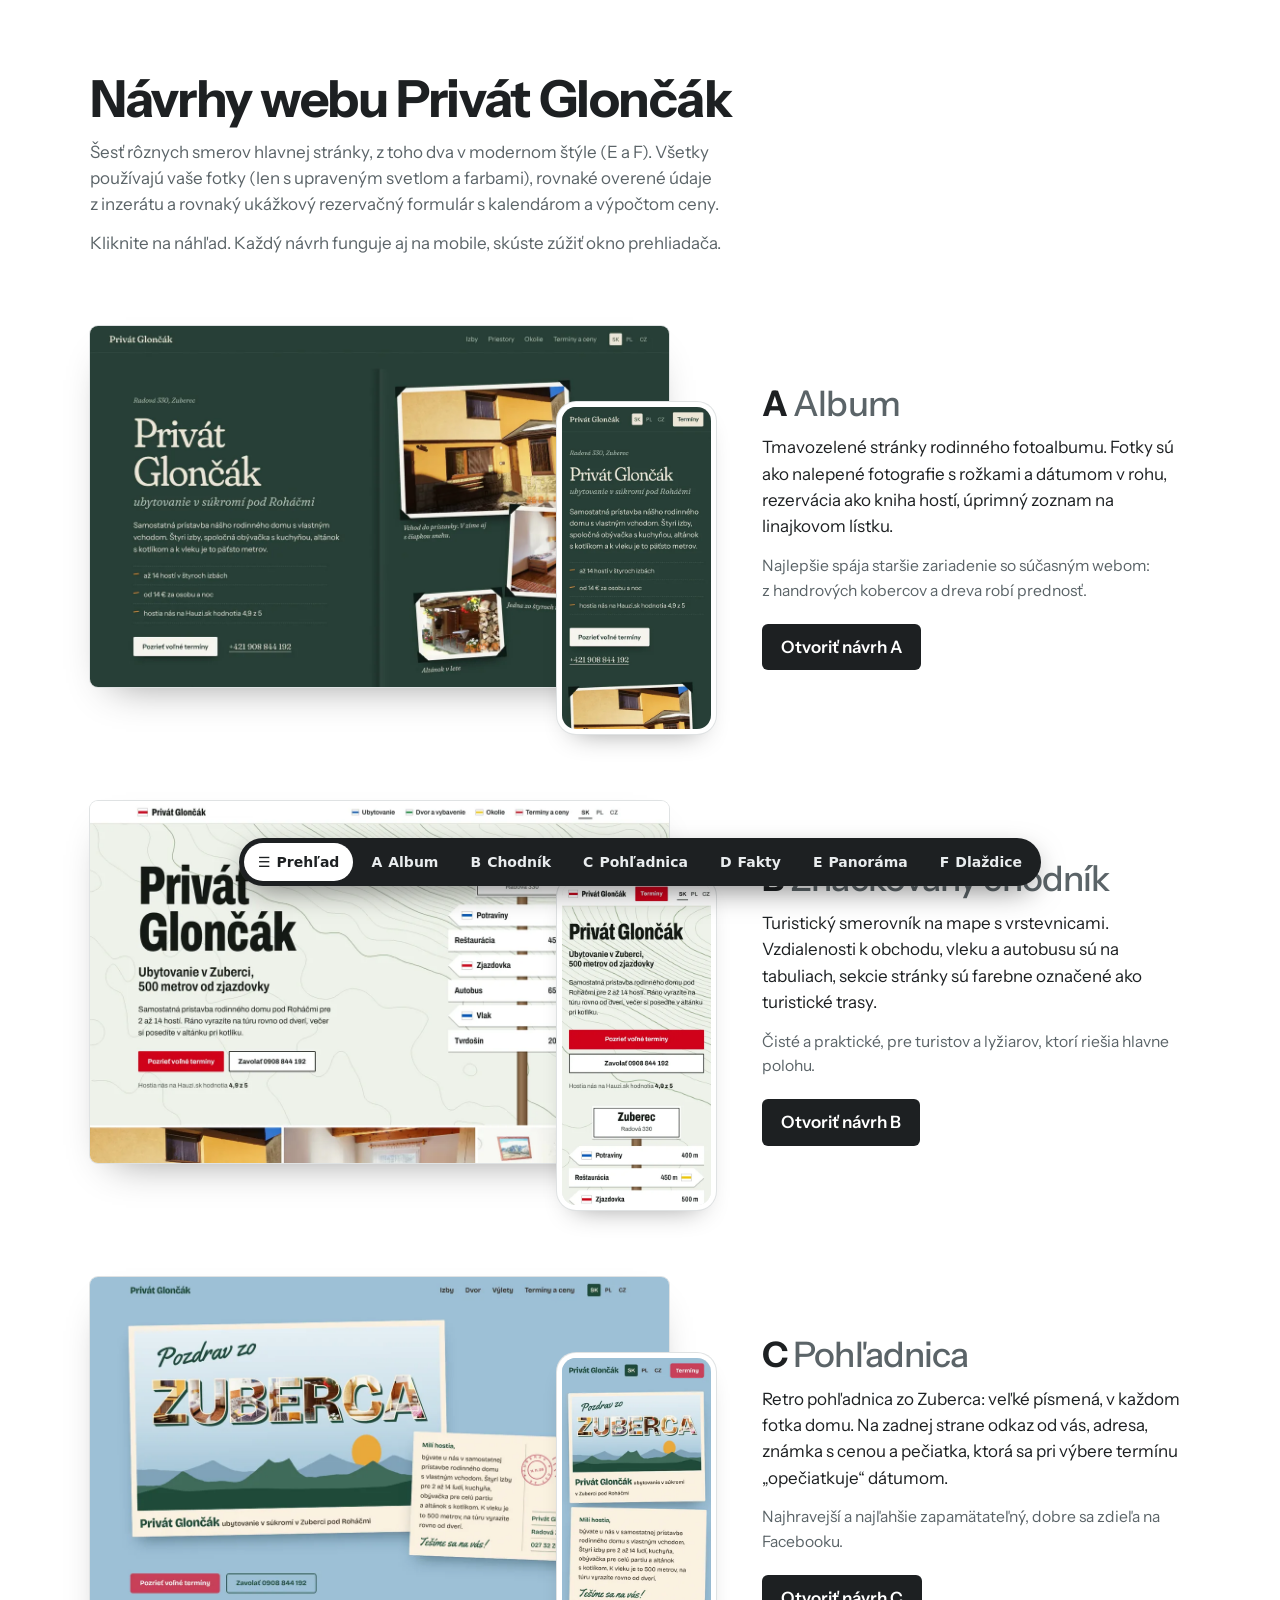
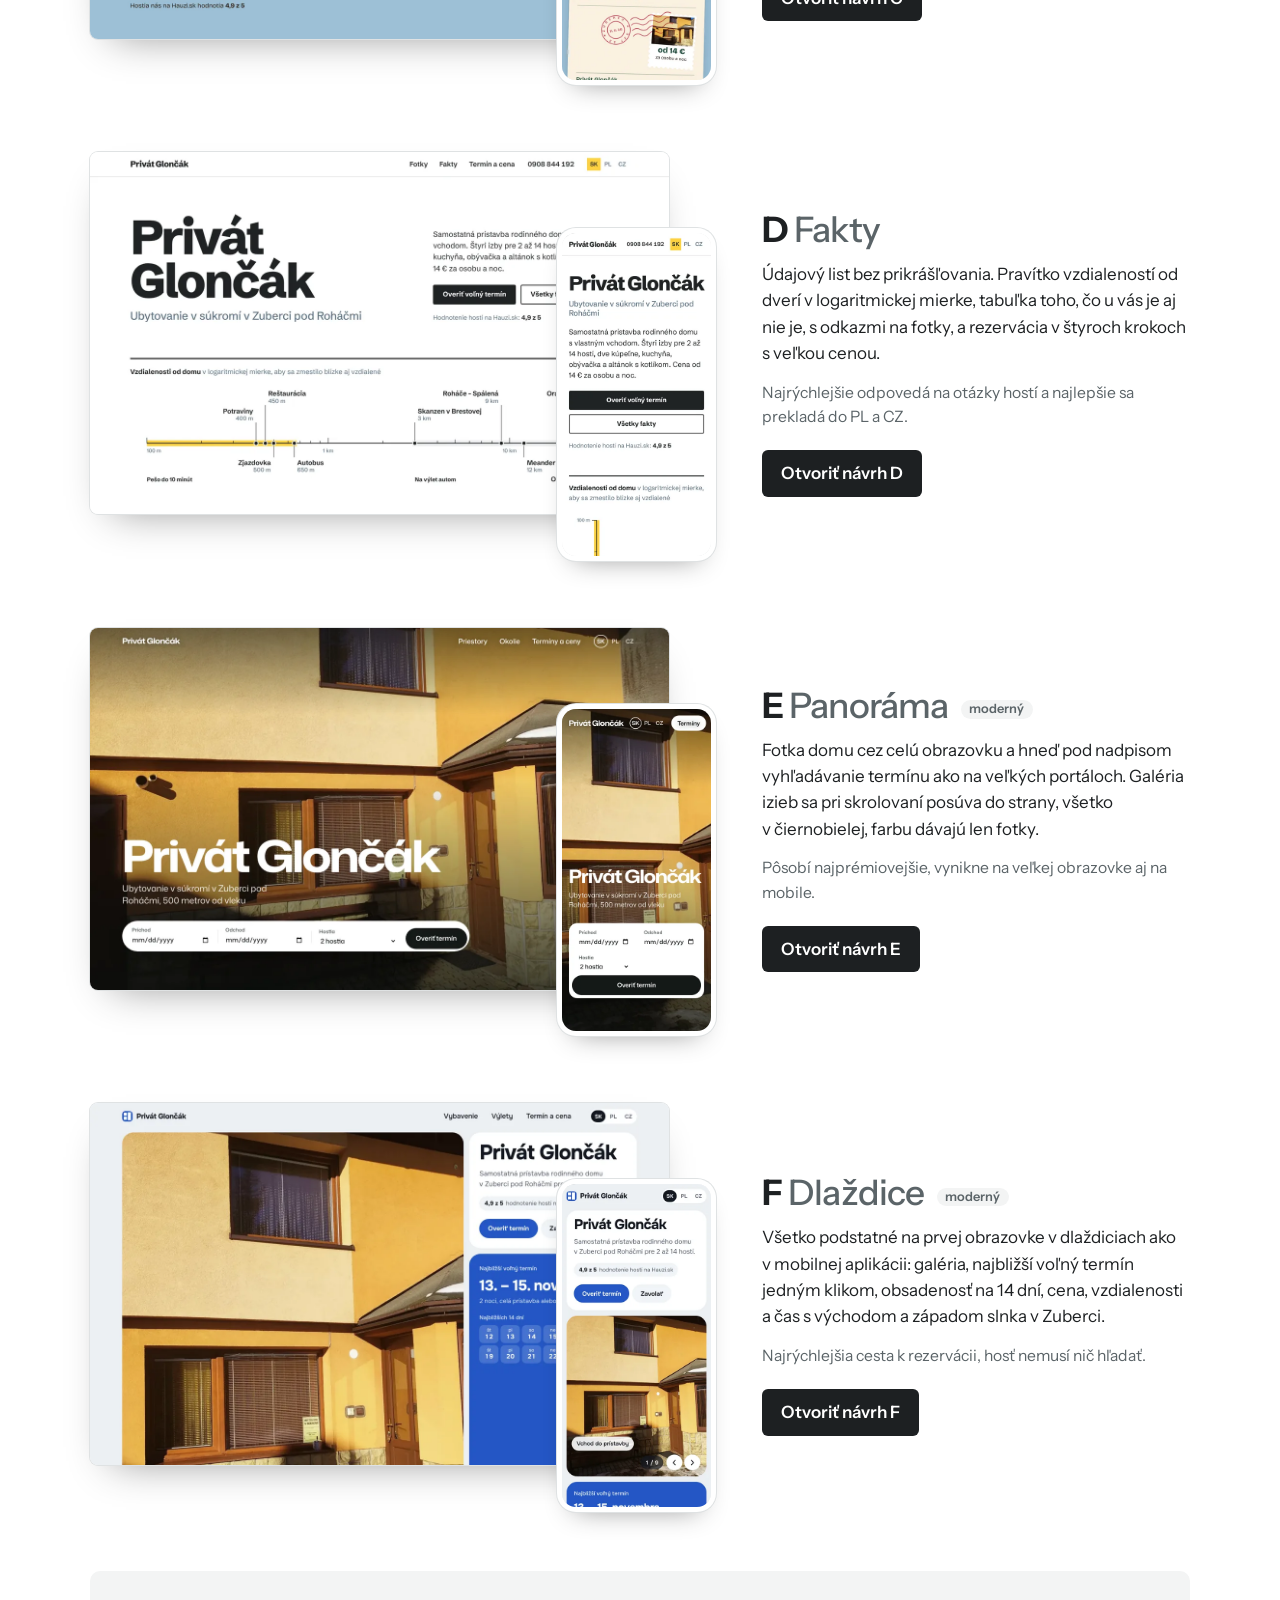
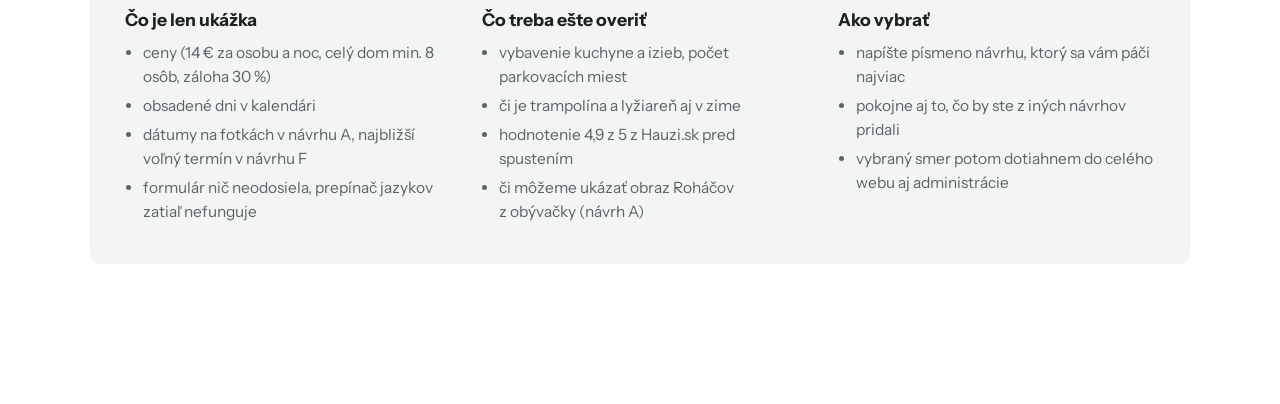
==== index.html @ 5ce65604 "Návrhy webu Privát Glončák: 6 variantov s prepínačom Co-Authored-By: Claude Opus 5.5 <noreply@anthro" ====
<!doctype html>
<html lang="sk">
<head>
<meta charset="utf-8">
<meta name="viewport" content="width=device-width, initial-scale=1">
<title>Návrhy webu Privát Glončák</title>
<meta name="robots" content="noindex">
<link rel="icon" href="data:image/svg+xml,%3Csvg xmlns=%22http://www.w3.org/2000/svg%22 viewBox=%220 0 32 32%22%3E%3Crect width=%2232%22 height=%2232%22 rx=%226%22 fill=%22%231f2224%22/%3E%3Cpath d=%22M6 24 13 12l4 6 3-4 6 10z%22 fill=%22%23fff%22/%3E%3C/svg%3E">
<link rel="stylesheet" href="assets/fonts/instrument-sans.css">
<style>
  :root { --ink: #1d2022; --muted: #5b6468; --line: #dfe2e3; --bg: #ffffff; --soft: #f3f4f4; }
  * { box-sizing: border-box; }
  body { margin: 0; background: var(--bg); color: var(--ink); font-family: 'Instrument Sans Variable', system-ui, sans-serif; font-size: 1.0625rem; line-height: 1.55; }
  a { color: inherit; }
  .wrap { max-width: 1180px; margin: 0 auto; padding: 0 clamp(1.1rem, 4vw, 2.5rem); }
  header { padding: clamp(2.5rem, 6vw, 4.5rem) 0 2rem; }
  h1 { margin: 0 0 .8rem; font-size: clamp(2rem, 4.5vw, 3.2rem); line-height: 1.05; letter-spacing: -.03em; font-weight: 700; }
  header p { max-width: 62ch; margin: 0 0 .8rem; color: var(--muted); }
  .list { display: grid; gap: clamp(2.5rem, 6vw, 4.5rem); padding: 1.5rem 0 3rem; margin: 0; list-style: none; }
  .item { display: grid; grid-template-columns: minmax(0, 1.45fr) minmax(0, 1fr); gap: clamp(1.5rem, 4vw, 3.5rem); align-items: center; }
  .shots { position: relative; display: block; padding: 0 2.6rem 2.6rem 0; }
  .shots img { display: block; width: 100%; height: auto; }
  .shots .desk { border-radius: 8px; box-shadow: 0 0 0 1px var(--line), 0 18px 40px -22px rgba(0, 0, 0, .45); }
  .shots .mob { position: absolute; right: 0; bottom: 0; width: 24%; border-radius: 14px; box-shadow: 0 0 0 5px #fff, 0 0 0 6px var(--line), 0 14px 28px -12px rgba(0, 0, 0, .45); }
  .shots:hover .desk, .shots:focus-visible .desk { box-shadow: 0 0 0 2px var(--ink), 0 18px 40px -22px rgba(0, 0, 0, .45); }
  .shots:focus-visible { outline: none; }
  .meta h2 { margin: 0 0 .7rem; font-size: clamp(1.6rem, 3vw, 2.2rem); line-height: 1.1; letter-spacing: -.025em; }
  .meta h2 span { color: var(--muted); font-weight: 500; }
  .meta .tag { display: inline-block; margin-left: .4rem; padding: .15rem .55rem; border-radius: 999px; background: var(--soft); font-style: normal; font-size: .8rem; font-weight: 600; letter-spacing: 0; vertical-align: .35em; color: var(--muted); }
  .meta p { margin: 0 0 .9rem; }
  .meta .fit { color: var(--muted); font-size: .98rem; }
  .open { display: inline-flex; align-items: center; min-height: 2.9rem; margin-top: .4rem; padding: .6rem 1.2rem; border-radius: 6px; background: var(--ink); color: #fff; font-weight: 600; text-decoration: none; }
  .open:hover { background: #000; }
  .open:focus-visible { outline: 3px solid var(--ink); outline-offset: 3px; }
  .notes { margin: 1rem 0 4rem; padding: clamp(1.4rem, 3vw, 2.2rem); background: var(--soft); border-radius: 10px; display: grid; grid-template-columns: repeat(3, minmax(0, 1fr)); gap: 1.5rem 2.5rem; }
  .notes h3 { margin: 0 0 .5rem; font-size: 1.1rem; }
  .notes ul { margin: 0; padding-left: 1.1rem; color: var(--muted); font-size: .97rem; }
  .notes li { margin: .3rem 0; }
  @media (max-width: 860px) {
    .item { grid-template-columns: 1fr; }
    .notes { grid-template-columns: 1fr; }
  }
</style>
</head>
<body>
<div class="wrap">
  <header>
    <h1>Návrhy webu Privát Glončák</h1>
    <p>Šesť rôznych smerov hlavnej stránky, z&nbsp;toho dva v&nbsp;modernom štýle (E a&nbsp;F). Všetky používajú vaše fotky (len s&nbsp;upraveným svetlom a&nbsp;farbami), rovnaké overené údaje z&nbsp;inzerátu a&nbsp;rovnaký ukážkový rezervačný formulár s&nbsp;kalendárom a&nbsp;výpočtom ceny.</p>
    <p>Kliknite na náhľad. Každý návrh funguje aj na mobile, skúste zúžiť okno prehliadača.</p>
  </header>

  <ol class="list">
    <li class="item">
      <a class="shots" href="a-album/" aria-label="Otvoriť návrh A: Album">
        <img class="desk" src="nahlady/a-desktop.webp" width="1200" height="750" alt="">
        <img class="mob" src="nahlady/a-mobil.webp" width="390" height="844" alt="">
      </a>
      <div class="meta">
        <h2>A <span>Album</span></h2>
        <p>Tmavozelené stránky rodinného fotoalbumu. Fotky sú ako nalepené fotografie s&nbsp;rožkami a&nbsp;dátumom v&nbsp;rohu, rezervácia ako kniha hostí, úprimný zoznam na linajkovom lístku.</p>
        <p class="fit">Najlepšie spája staršie zariadenie so súčasným webom: z&nbsp;handrových kobercov a&nbsp;dreva robí prednosť.</p>
        <a class="open" href="a-album/">Otvoriť návrh A</a>
      </div>
    </li>
    <li class="item">
      <a class="shots" href="b-chodnik/" aria-label="Otvoriť návrh B: Značkovaný chodník">
        <img class="desk" src="nahlady/b-desktop.webp" width="1200" height="750" alt="">
        <img class="mob" src="nahlady/b-mobil.webp" width="390" height="844" alt="">
      </a>
      <div class="meta">
        <h2>B <span>Značkovaný chodník</span></h2>
        <p>Turistický smerovník na mape s&nbsp;vrstevnicami. Vzdialenosti k&nbsp;obchodu, vleku a&nbsp;autobusu sú na tabuliach, sekcie stránky sú farebne označené ako turistické trasy.</p>
        <p class="fit">Čisté a&nbsp;praktické, pre turistov a&nbsp;lyžiarov, ktorí riešia hlavne polohu.</p>
        <a class="open" href="b-chodnik/">Otvoriť návrh B</a>
      </div>
    </li>
    <li class="item">
      <a class="shots" href="c-pohladnica/" aria-label="Otvoriť návrh C: Pohľadnica">
        <img class="desk" src="nahlady/c-desktop.webp" width="1200" height="750" alt="">
        <img class="mob" src="nahlady/c-mobil.webp" width="390" height="844" alt="">
      </a>
      <div class="meta">
        <h2>C <span>Pohľadnica</span></h2>
        <p>Retro pohľadnica zo Zuberca: veľké písmená, v&nbsp;každom fotka domu. Na zadnej strane odkaz od vás, adresa, známka s&nbsp;cenou a&nbsp;pečiatka, ktorá sa pri výbere termínu „opečiatkuje“ dátumom.</p>
        <p class="fit">Najhravejší a&nbsp;najľahšie zapamätateľný, dobre sa zdieľa na Facebooku.</p>
        <a class="open" href="c-pohladnica/">Otvoriť návrh C</a>
      </div>
    </li>
    <li class="item">
      <a class="shots" href="d-fakty/" aria-label="Otvoriť návrh D: Fakty">
        <img class="desk" src="nahlady/d-desktop.webp" width="1200" height="750" alt="">
        <img class="mob" src="nahlady/d-mobil.webp" width="390" height="844" alt="">
      </a>
      <div class="meta">
        <h2>D <span>Fakty</span></h2>
        <p>Údajový list bez prikrášľovania. Pravítko vzdialeností od dverí v&nbsp;logaritmickej mierke, tabuľka toho, čo u&nbsp;vás je aj nie je, s&nbsp;odkazmi na fotky, a&nbsp;rezervácia v&nbsp;štyroch krokoch s&nbsp;veľkou cenou.</p>
        <p class="fit">Najrýchlejšie odpovedá na otázky hostí a&nbsp;najlepšie sa prekladá do PL a&nbsp;CZ.</p>
        <a class="open" href="d-fakty/">Otvoriť návrh D</a>
      </div>
    </li>
    <li class="item">
      <a class="shots" href="e-panorama/" aria-label="Otvoriť návrh E: Panoráma">
        <img class="desk" src="nahlady/e-desktop.webp" width="1200" height="750" alt="">
        <img class="mob" src="nahlady/e-mobil.webp" width="390" height="844" alt="">
      </a>
      <div class="meta">
        <h2>E <span>Panoráma</span> <em class="tag">moderný</em></h2>
        <p>Fotka domu cez celú obrazovku a&nbsp;hneď pod nadpisom vyhľadávanie termínu ako na veľkých portáloch. Galéria izieb sa pri skrolovaní posúva do strany, všetko v&nbsp;čiernobielej, farbu dávajú len fotky.</p>
        <p class="fit">Pôsobí najprémiovejšie, vynikne na veľkej obrazovke aj na mobile.</p>
        <a class="open" href="e-panorama/">Otvoriť návrh E</a>
      </div>
    </li>
    <li class="item">
      <a class="shots" href="f-dlazdice/" aria-label="Otvoriť návrh F: Dlaždice">
        <img class="desk" src="nahlady/f-desktop.webp" width="1200" height="750" alt="">
        <img class="mob" src="nahlady/f-mobil.webp" width="390" height="844" alt="">
      </a>
      <div class="meta">
        <h2>F <span>Dlaždice</span> <em class="tag">moderný</em></h2>
        <p>Všetko podstatné na prvej obrazovke v&nbsp;dlaždiciach ako v&nbsp;mobilnej aplikácii: galéria, najbližší voľný termín jedným klikom, obsadenosť na 14 dní, cena, vzdialenosti a&nbsp;čas s&nbsp;východom a&nbsp;západom slnka v&nbsp;Zuberci.</p>
        <p class="fit">Najrýchlejšia cesta k&nbsp;rezervácii, hosť nemusí nič hľadať.</p>
        <a class="open" href="f-dlazdice/">Otvoriť návrh F</a>
      </div>
    </li>
  </ol>

  <section class="notes" aria-label="Poznámky k návrhom">
    <div>
      <h3>Čo je len ukážka</h3>
      <ul>
        <li>ceny (14&nbsp;€ za osobu a&nbsp;noc, celý dom min. 8 osôb, záloha 30&nbsp;%)</li>
        <li>obsadené dni v&nbsp;kalendári</li>
        <li>dátumy na fotkách v&nbsp;návrhu A, najbližší voľný termín v&nbsp;návrhu F</li>
        <li>formulár nič neodosiela, prepínač jazykov zatiaľ nefunguje</li>
      </ul>
    </div>
    <div>
      <h3>Čo treba ešte overiť</h3>
      <ul>
        <li>vybavenie kuchyne a&nbsp;izieb, počet parkovacích miest</li>
        <li>či je trampolína a&nbsp;lyžiareň aj v&nbsp;zime</li>
        <li>hodnotenie 4,9 z&nbsp;5 z&nbsp;Hauzi.sk pred spustením</li>
        <li>či môžeme ukázať obraz Roháčov z&nbsp;obývačky (návrh A)</li>
      </ul>
    </div>
    <div>
      <h3>Ako vybrať</h3>
      <ul>
        <li>napíšte písmeno návrhu, ktorý sa vám páči najviac</li>
        <li>pokojne aj to, čo by ste z&nbsp;iných návrhov pridali</li>
        <li>vybraný smer potom dotiahnem do celého webu aj administrácie</li>
      </ul>
    </div>
  </section>
</div>
<script src="./assets/prepinac.js" data-root="./"></script>
</body>
</html>
---- assets/fonts/instrument-sans.css ----
/* písmo vložené priamo, aby fungovalo aj bez servera (file://) */
@font-face {
  font-family: 'Instrument Sans Variable';
  font-style: normal;
  font-display: swap;
  font-weight: 400 700;
  font-stretch: 75% 100%;
  src: url([data-uri]) format('woff2');
  unicode-range: U+0100-02BA,U+02BD-02C5,U+02C7-02CC,U+02CE-02D7,U+02DD-02FF,U+0304,U+0308,U+0329,U+1D00-1DBF,U+1E00-1E9F,U+1EF2-1EFF,U+2020,U+20A0-20AB,U+20AD-20C0,U+2113,U+2C60-2C7F,U+A720-A7FF;
}
@font-face {
  font-family: 'Instrument Sans Variable';
  font-style: normal;
  font-display: swap;
  font-weight: 400 700;
  font-stretch: 75% 100%;
  src: url([data-uri]) format('woff2');
  unicode-range: U+0000-00FF,U+0131,U+0152-0153,U+02BB-02BC,U+02C6,U+02DA,U+02DC,U+0304,U+0308,U+0329,U+2000-206F,U+20AC,U+2122,U+2191,U+2193,U+2212,U+2215,U+FEFF,U+FFFD;
}
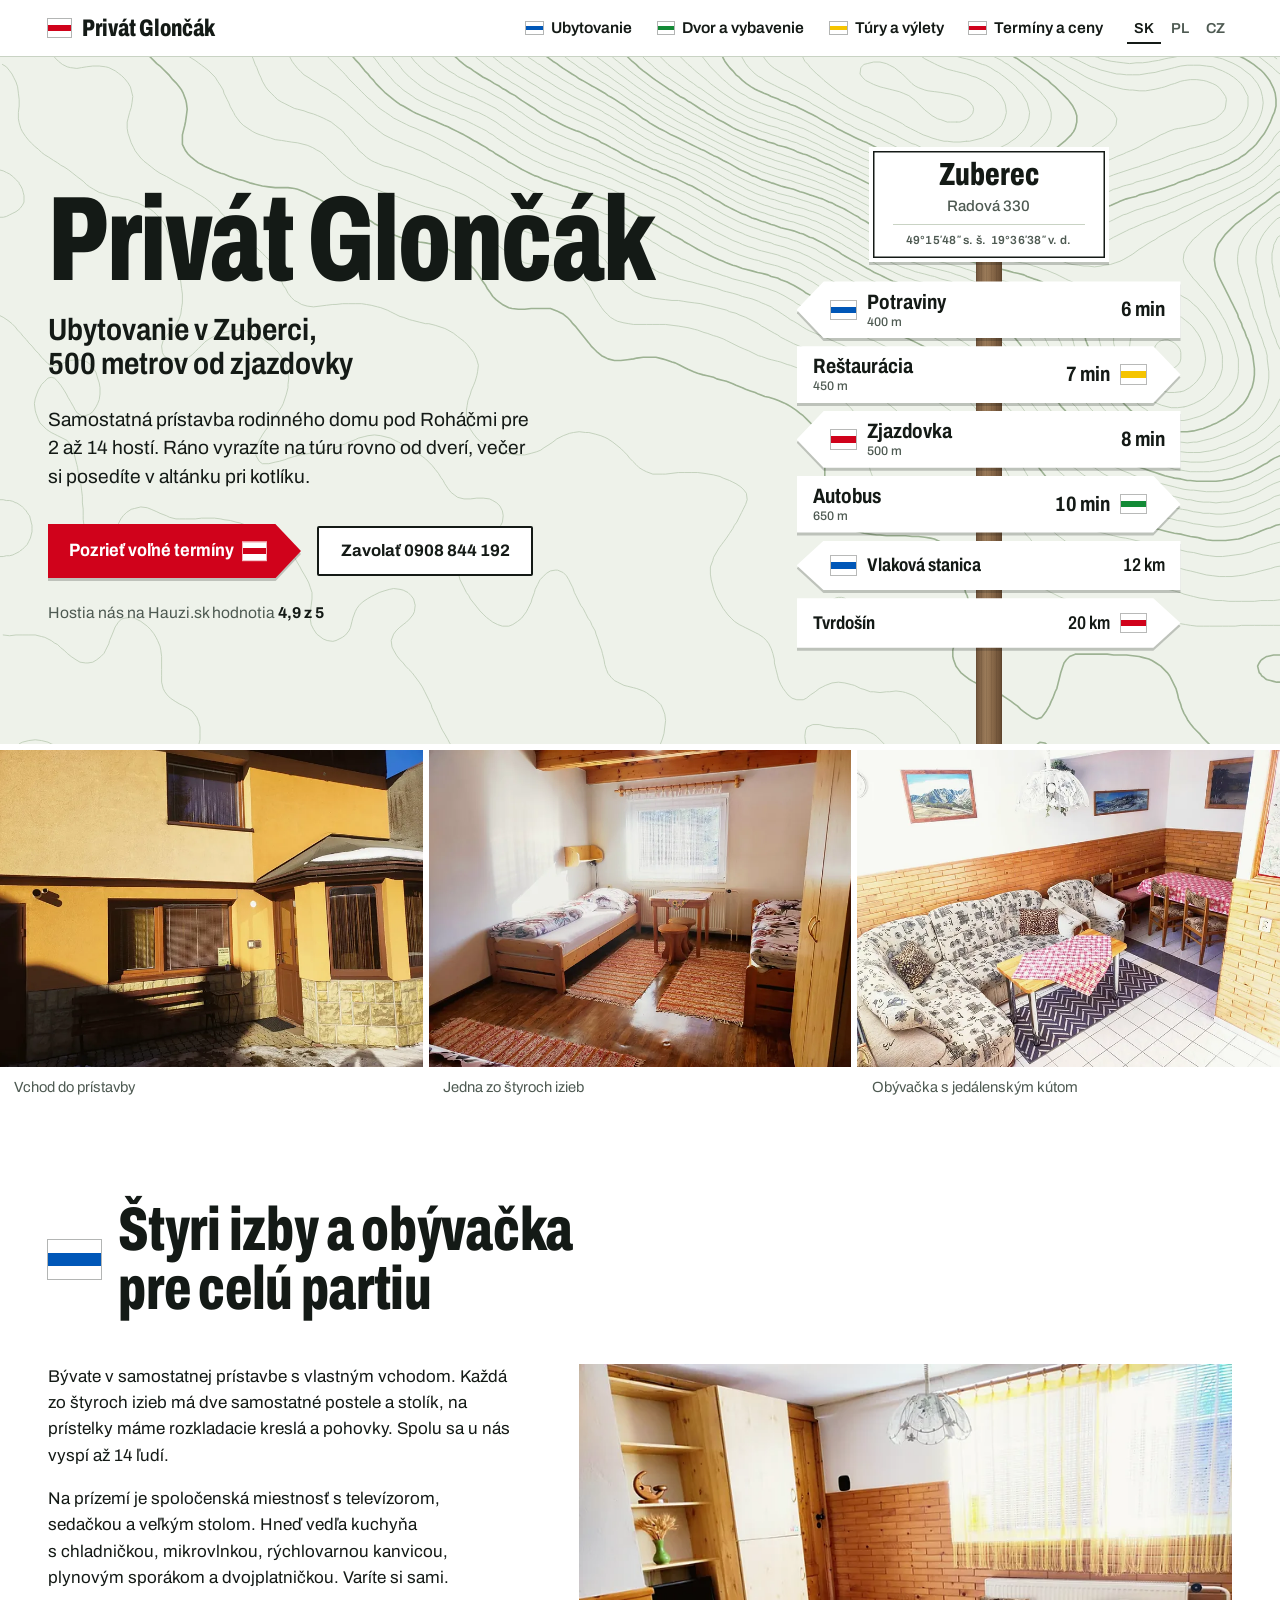
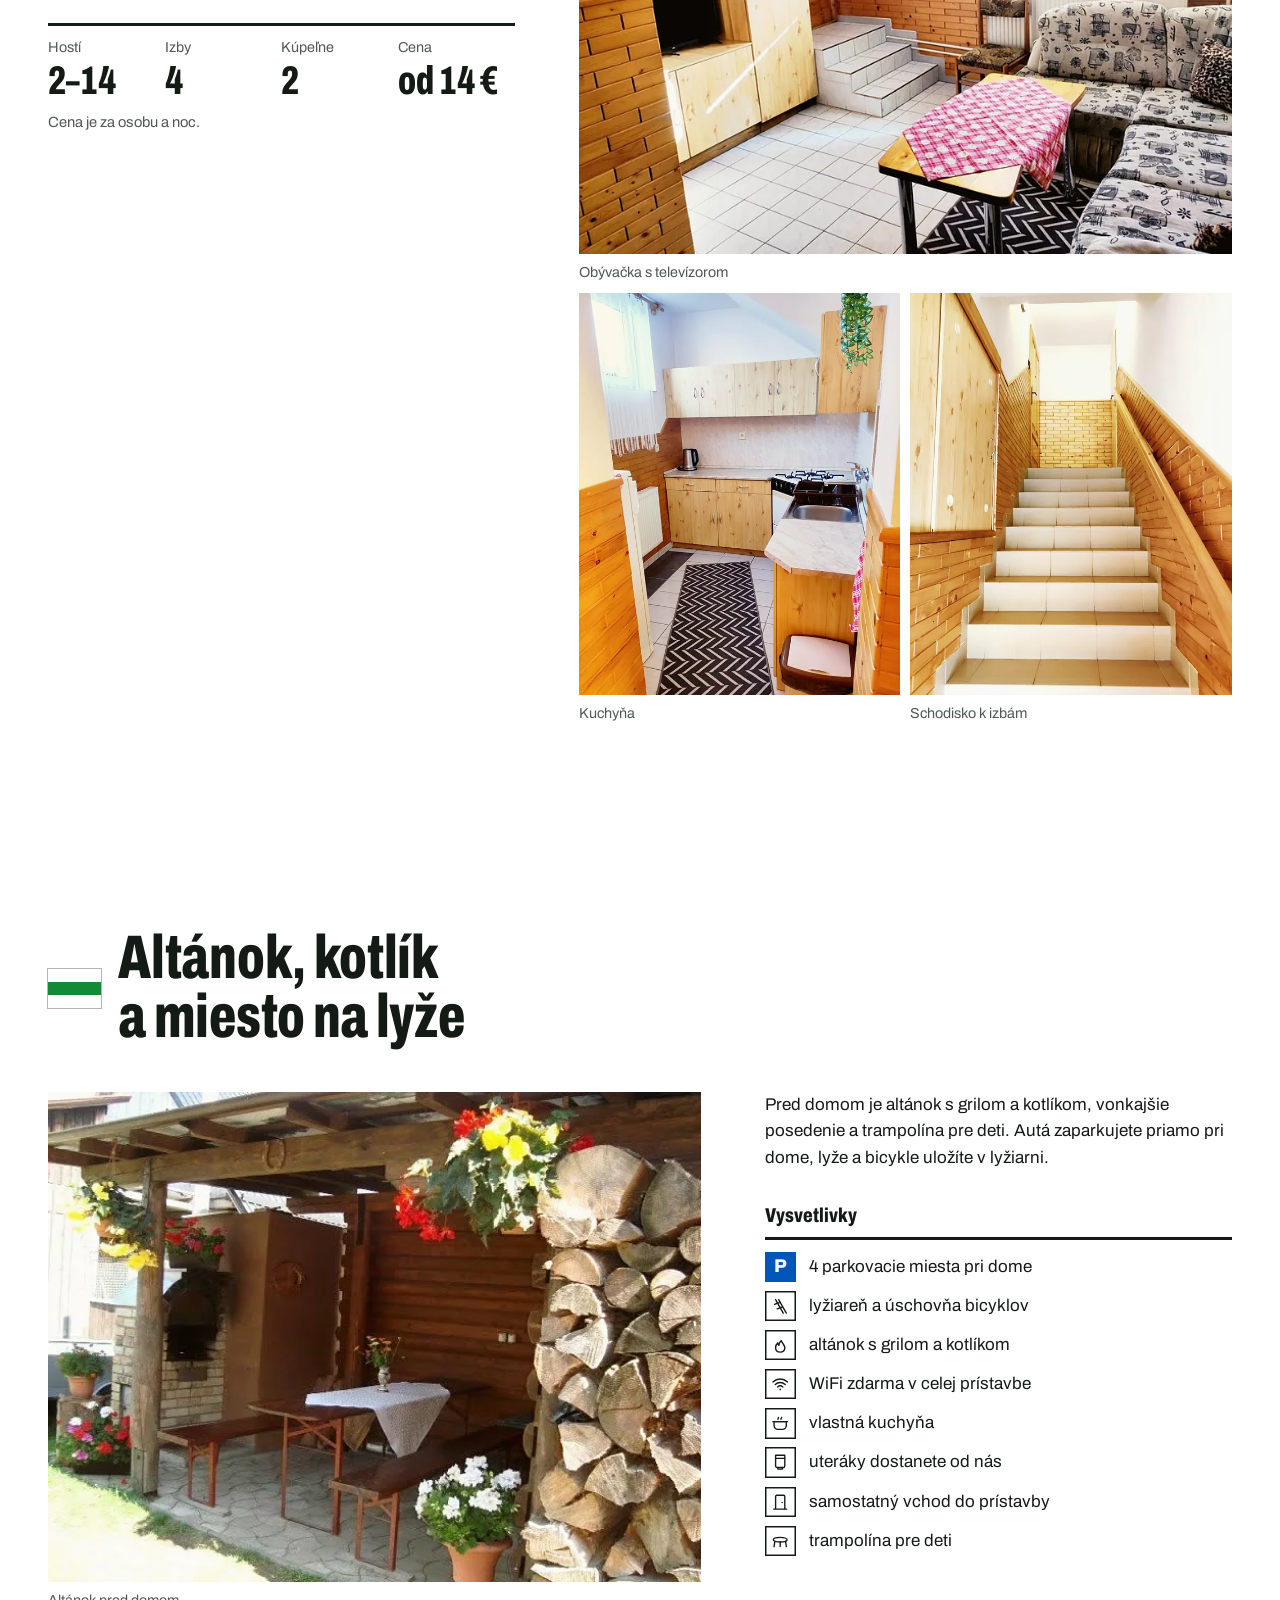
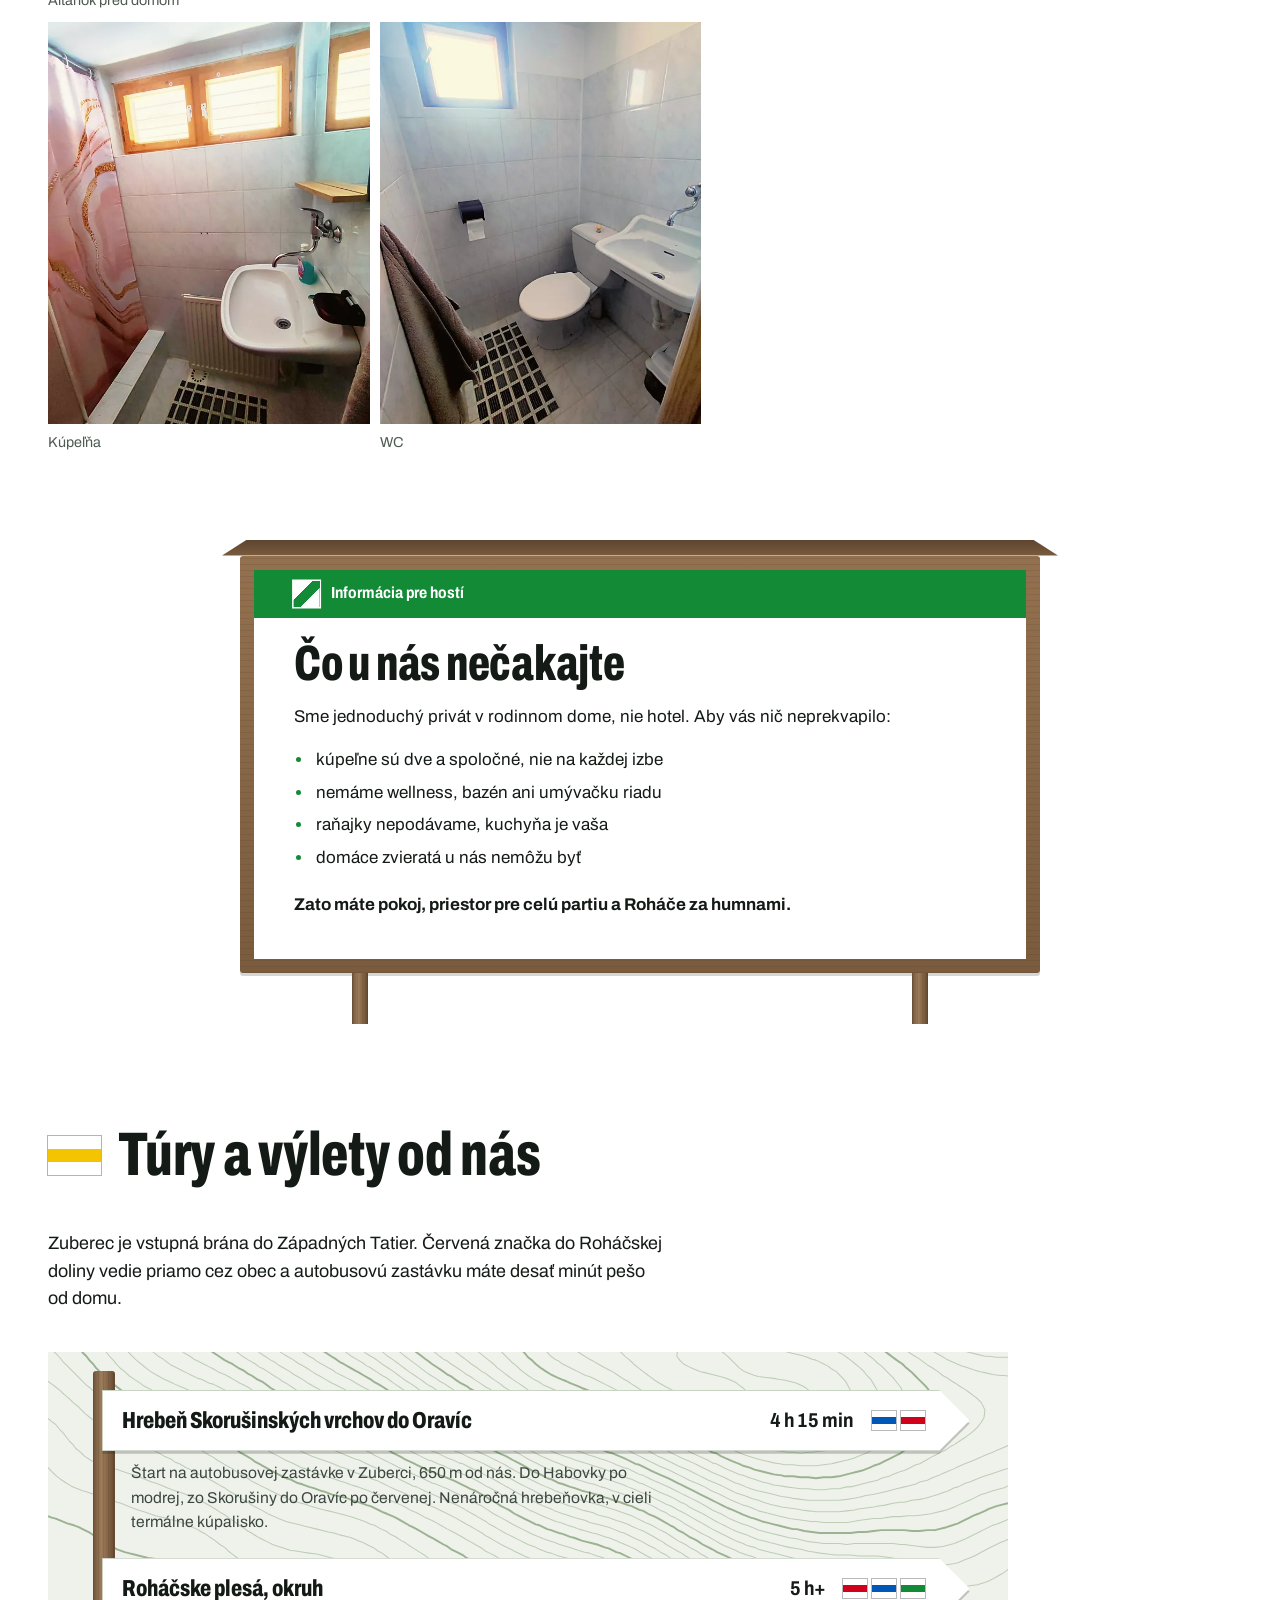
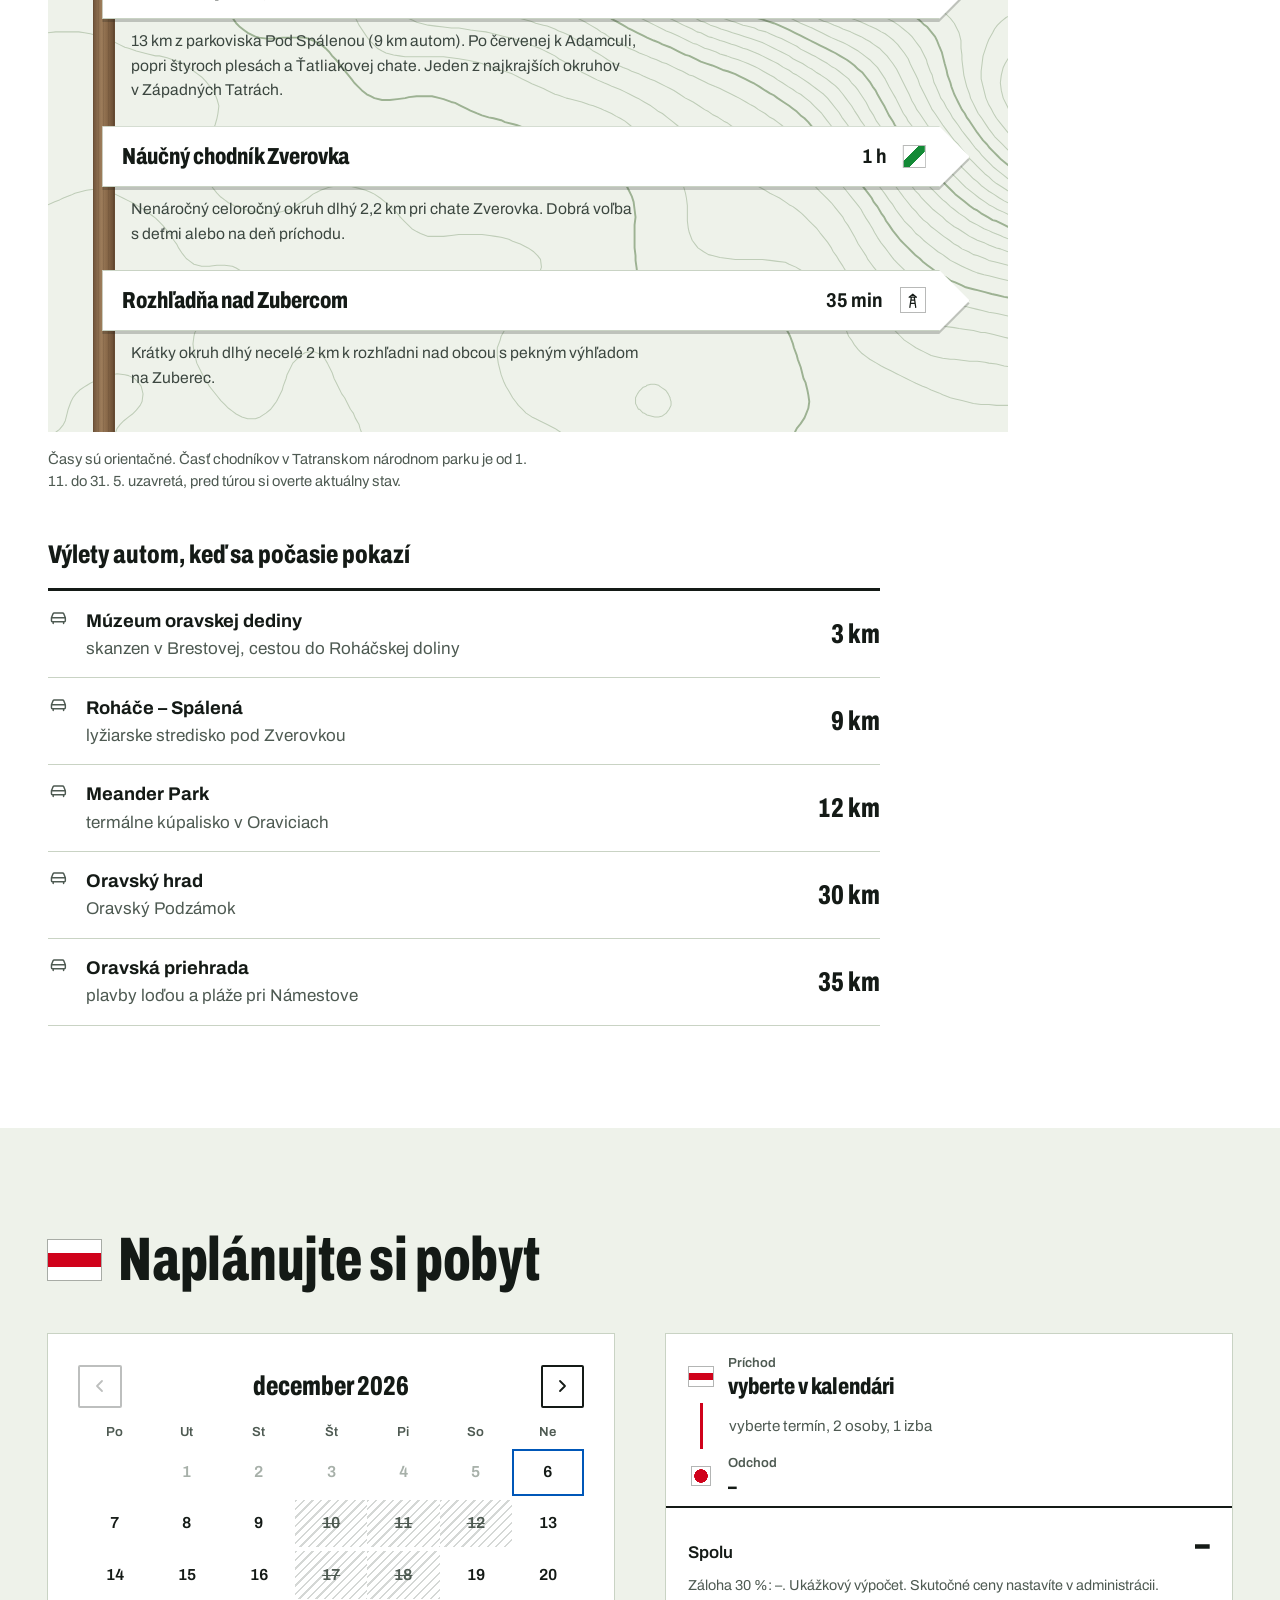
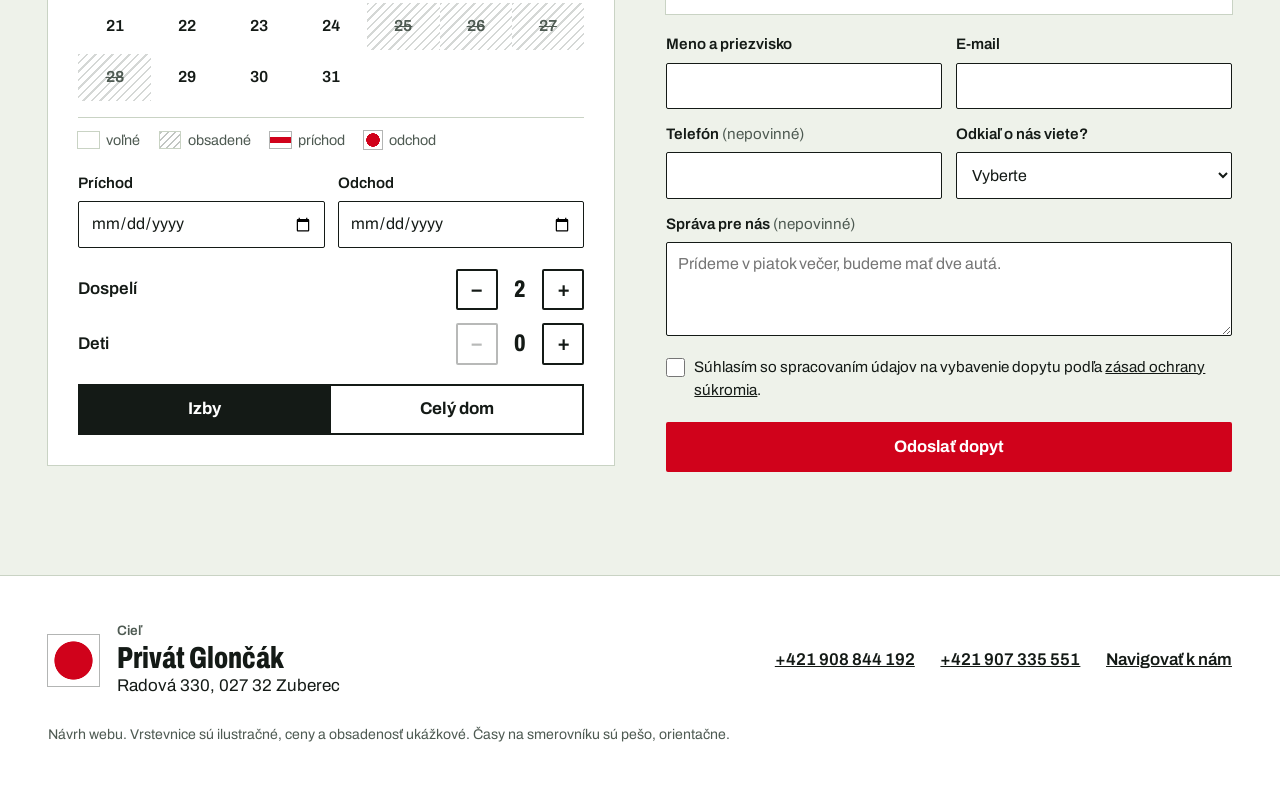
==== commit 77fe9ec4: "Ponechaný len návrh B, vylepšený turistickými prvkami Smerovník s časmi pešo, miestopisná tabuľa so " ====
--- a/index.html
+++ b/index.html
@@ -3,157 +3,405 @@
 <head>
 <meta charset="utf-8">
 <meta name="viewport" content="width=device-width, initial-scale=1">
-<title>Návrhy webu Privát Glončák</title>
-<meta name="robots" content="noindex">
-<link rel="icon" href="data:image/svg+xml,%3Csvg xmlns=%22http://www.w3.org/2000/svg%22 viewBox=%220 0 32 32%22%3E%3Crect width=%2232%22 height=%2232%22 rx=%226%22 fill=%22%231f2224%22/%3E%3Cpath d=%22M6 24 13 12l4 6 3-4 6 10z%22 fill=%22%23fff%22/%3E%3C/svg%3E">
-<link rel="stylesheet" href="assets/fonts/instrument-sans.css">
-<style>
-  :root { --ink: #1d2022; --muted: #5b6468; --line: #dfe2e3; --bg: #ffffff; --soft: #f3f4f4; }
-  * { box-sizing: border-box; }
-  body { margin: 0; background: var(--bg); color: var(--ink); font-family: 'Instrument Sans Variable', system-ui, sans-serif; font-size: 1.0625rem; line-height: 1.55; }
-  a { color: inherit; }
-  .wrap { max-width: 1180px; margin: 0 auto; padding: 0 clamp(1.1rem, 4vw, 2.5rem); }
-  header { padding: clamp(2.5rem, 6vw, 4.5rem) 0 2rem; }
-  h1 { margin: 0 0 .8rem; font-size: clamp(2rem, 4.5vw, 3.2rem); line-height: 1.05; letter-spacing: -.03em; font-weight: 700; }
-  header p { max-width: 62ch; margin: 0 0 .8rem; color: var(--muted); }
-  .list { display: grid; gap: clamp(2.5rem, 6vw, 4.5rem); padding: 1.5rem 0 3rem; margin: 0; list-style: none; }
-  .item { display: grid; grid-template-columns: minmax(0, 1.45fr) minmax(0, 1fr); gap: clamp(1.5rem, 4vw, 3.5rem); align-items: center; }
-  .shots { position: relative; display: block; padding: 0 2.6rem 2.6rem 0; }
-  .shots img { display: block; width: 100%; height: auto; }
-  .shots .desk { border-radius: 8px; box-shadow: 0 0 0 1px var(--line), 0 18px 40px -22px rgba(0, 0, 0, .45); }
-  .shots .mob { position: absolute; right: 0; bottom: 0; width: 24%; border-radius: 14px; box-shadow: 0 0 0 5px #fff, 0 0 0 6px var(--line), 0 14px 28px -12px rgba(0, 0, 0, .45); }
-  .shots:hover .desk, .shots:focus-visible .desk { box-shadow: 0 0 0 2px var(--ink), 0 18px 40px -22px rgba(0, 0, 0, .45); }
-  .shots:focus-visible { outline: none; }
-  .meta h2 { margin: 0 0 .7rem; font-size: clamp(1.6rem, 3vw, 2.2rem); line-height: 1.1; letter-spacing: -.025em; }
-  .meta h2 span { color: var(--muted); font-weight: 500; }
-  .meta .tag { display: inline-block; margin-left: .4rem; padding: .15rem .55rem; border-radius: 999px; background: var(--soft); font-style: normal; font-size: .8rem; font-weight: 600; letter-spacing: 0; vertical-align: .35em; color: var(--muted); }
-  .meta p { margin: 0 0 .9rem; }
-  .meta .fit { color: var(--muted); font-size: .98rem; }
-  .open { display: inline-flex; align-items: center; min-height: 2.9rem; margin-top: .4rem; padding: .6rem 1.2rem; border-radius: 6px; background: var(--ink); color: #fff; font-weight: 600; text-decoration: none; }
-  .open:hover { background: #000; }
-  .open:focus-visible { outline: 3px solid var(--ink); outline-offset: 3px; }
-  .notes { margin: 1rem 0 4rem; padding: clamp(1.4rem, 3vw, 2.2rem); background: var(--soft); border-radius: 10px; display: grid; grid-template-columns: repeat(3, minmax(0, 1fr)); gap: 1.5rem 2.5rem; }
-  .notes h3 { margin: 0 0 .5rem; font-size: 1.1rem; }
-  .notes ul { margin: 0; padding-left: 1.1rem; color: var(--muted); font-size: .97rem; }
-  .notes li { margin: .3rem 0; }
-  @media (max-width: 860px) {
-    .item { grid-template-columns: 1fr; }
-    .notes { grid-template-columns: 1fr; }
-  }
-</style>
+<meta name="robots" content="noindex, nofollow">
+<title>Privát Glončák – ubytovanie v&nbsp;Zuberci pod Roháčmi</title>
+<meta name="description" content="Privát Glončák v Zuberci: samostatná prístavba rodinného domu pre 2 až 14 hostí, 4 izby, kuchyňa, altánok s kotlíkom. 500 m k zjazdovke, na túru rovno od dverí. Od 14 € za osobu a noc.">
+<meta name="theme-color" content="#eef2ea">
+<link rel="icon" href="data:image/svg+xml,%3Csvg xmlns=%22http://www.w3.org/2000/svg%22 viewBox=%220 0 32 32%22%3E%3Crect width=%2232%22 height=%2232%22 fill=%22%23fff%22/%3E%3Crect y=%2211%22 width=%2232%22 height=%2210%22 fill=%22%23d0021b%22/%3E%3C/svg%3E">
+<link rel="stylesheet" href="assets/fonts/archivo.css">
+<link rel="stylesheet" href="style.css">
+<script type="application/ld+json">
+{
+  "@context": "https://schema.org",
+  "@type": "LodgingBusiness",
+  "name": "Privát Glončák",
+  "description": "Samostatná prístavba rodinného domu v Zuberci s vlastným vchodom. Štyri izby pre 2 až 14 hostí, kuchyňa, spoločenská miestnosť, altánok s grilom a kotlíkom, 500 m od zjazdovky.",
+  "address": { "@type": "PostalAddress", "streetAddress": "Radová 330", "postalCode": "027 32", "addressLocality": "Zuberec", "addressCountry": "SK" },
+  "geo": { "@type": "GeoCoordinates", "latitude": 49.263417, "longitude": 19.61069 },
+  "telephone": "+421908844192",
+  "priceRange": "od 14 € za osobu a noc",
+  "numberOfRooms": 4,
+  "petsAllowed": false,
+  "amenityFeature": [
+    { "@type": "LocationFeatureSpecification", "name": "WiFi zdarma", "value": true },
+    { "@type": "LocationFeatureSpecification", "name": "Parkovanie pri objekte", "value": true },
+    { "@type": "LocationFeatureSpecification", "name": "Lyžiareň", "value": true },
+    { "@type": "LocationFeatureSpecification", "name": "Altánok s grilom", "value": true }
+  ]
+}
+</script>
 </head>
 <body>
-<div class="wrap">
-  <header>
-    <h1>Návrhy webu Privát Glončák</h1>
-    <p>Šesť rôznych smerov hlavnej stránky, z&nbsp;toho dva v&nbsp;modernom štýle (E a&nbsp;F). Všetky používajú vaše fotky (len s&nbsp;upraveným svetlom a&nbsp;farbami), rovnaké overené údaje z&nbsp;inzerátu a&nbsp;rovnaký ukážkový rezervačný formulár s&nbsp;kalendárom a&nbsp;výpočtom ceny.</p>
-    <p>Kliknite na náhľad. Každý návrh funguje aj na mobile, skúste zúžiť okno prehliadača.</p>
-  </header>
-
-  <ol class="list">
-    <li class="item">
-      <a class="shots" href="a-album/" aria-label="Otvoriť návrh A: Album">
-        <img class="desk" src="nahlady/a-desktop.webp" width="1200" height="750" alt="">
-        <img class="mob" src="nahlady/a-mobil.webp" width="390" height="844" alt="">
-      </a>
-      <div class="meta">
-        <h2>A <span>Album</span></h2>
-        <p>Tmavozelené stránky rodinného fotoalbumu. Fotky sú ako nalepené fotografie s&nbsp;rožkami a&nbsp;dátumom v&nbsp;rohu, rezervácia ako kniha hostí, úprimný zoznam na linajkovom lístku.</p>
-        <p class="fit">Najlepšie spája staršie zariadenie so súčasným webom: z&nbsp;handrových kobercov a&nbsp;dreva robí prednosť.</p>
-        <a class="open" href="a-album/">Otvoriť návrh A</a>
-      </div>
-    </li>
-    <li class="item">
-      <a class="shots" href="b-chodnik/" aria-label="Otvoriť návrh B: Značkovaný chodník">
-        <img class="desk" src="nahlady/b-desktop.webp" width="1200" height="750" alt="">
-        <img class="mob" src="nahlady/b-mobil.webp" width="390" height="844" alt="">
-      </a>
-      <div class="meta">
-        <h2>B <span>Značkovaný chodník</span></h2>
-        <p>Turistický smerovník na mape s&nbsp;vrstevnicami. Vzdialenosti k&nbsp;obchodu, vleku a&nbsp;autobusu sú na tabuliach, sekcie stránky sú farebne označené ako turistické trasy.</p>
-        <p class="fit">Čisté a&nbsp;praktické, pre turistov a&nbsp;lyžiarov, ktorí riešia hlavne polohu.</p>
-        <a class="open" href="b-chodnik/">Otvoriť návrh B</a>
-      </div>
-    </li>
-    <li class="item">
-      <a class="shots" href="c-pohladnica/" aria-label="Otvoriť návrh C: Pohľadnica">
-        <img class="desk" src="nahlady/c-desktop.webp" width="1200" height="750" alt="">
-        <img class="mob" src="nahlady/c-mobil.webp" width="390" height="844" alt="">
-      </a>
-      <div class="meta">
-        <h2>C <span>Pohľadnica</span></h2>
-        <p>Retro pohľadnica zo Zuberca: veľké písmená, v&nbsp;každom fotka domu. Na zadnej strane odkaz od vás, adresa, známka s&nbsp;cenou a&nbsp;pečiatka, ktorá sa pri výbere termínu „opečiatkuje“ dátumom.</p>
-        <p class="fit">Najhravejší a&nbsp;najľahšie zapamätateľný, dobre sa zdieľa na Facebooku.</p>
-        <a class="open" href="c-pohladnica/">Otvoriť návrh C</a>
-      </div>
-    </li>
-    <li class="item">
-      <a class="shots" href="d-fakty/" aria-label="Otvoriť návrh D: Fakty">
-        <img class="desk" src="nahlady/d-desktop.webp" width="1200" height="750" alt="">
-        <img class="mob" src="nahlady/d-mobil.webp" width="390" height="844" alt="">
-      </a>
-      <div class="meta">
-        <h2>D <span>Fakty</span></h2>
-        <p>Údajový list bez prikrášľovania. Pravítko vzdialeností od dverí v&nbsp;logaritmickej mierke, tabuľka toho, čo u&nbsp;vás je aj nie je, s&nbsp;odkazmi na fotky, a&nbsp;rezervácia v&nbsp;štyroch krokoch s&nbsp;veľkou cenou.</p>
-        <p class="fit">Najrýchlejšie odpovedá na otázky hostí a&nbsp;najlepšie sa prekladá do PL a&nbsp;CZ.</p>
-        <a class="open" href="d-fakty/">Otvoriť návrh D</a>
-      </div>
-    </li>
-    <li class="item">
-      <a class="shots" href="e-panorama/" aria-label="Otvoriť návrh E: Panoráma">
-        <img class="desk" src="nahlady/e-desktop.webp" width="1200" height="750" alt="">
-        <img class="mob" src="nahlady/e-mobil.webp" width="390" height="844" alt="">
-      </a>
-      <div class="meta">
-        <h2>E <span>Panoráma</span> <em class="tag">moderný</em></h2>
-        <p>Fotka domu cez celú obrazovku a&nbsp;hneď pod nadpisom vyhľadávanie termínu ako na veľkých portáloch. Galéria izieb sa pri skrolovaní posúva do strany, všetko v&nbsp;čiernobielej, farbu dávajú len fotky.</p>
-        <p class="fit">Pôsobí najprémiovejšie, vynikne na veľkej obrazovke aj na mobile.</p>
-        <a class="open" href="e-panorama/">Otvoriť návrh E</a>
-      </div>
-    </li>
-    <li class="item">
-      <a class="shots" href="f-dlazdice/" aria-label="Otvoriť návrh F: Dlaždice">
-        <img class="desk" src="nahlady/f-desktop.webp" width="1200" height="750" alt="">
-        <img class="mob" src="nahlady/f-mobil.webp" width="390" height="844" alt="">
-      </a>
-      <div class="meta">
-        <h2>F <span>Dlaždice</span> <em class="tag">moderný</em></h2>
-        <p>Všetko podstatné na prvej obrazovke v&nbsp;dlaždiciach ako v&nbsp;mobilnej aplikácii: galéria, najbližší voľný termín jedným klikom, obsadenosť na 14 dní, cena, vzdialenosti a&nbsp;čas s&nbsp;východom a&nbsp;západom slnka v&nbsp;Zuberci.</p>
-        <p class="fit">Najrýchlejšia cesta k&nbsp;rezervácii, hosť nemusí nič hľadať.</p>
-        <a class="open" href="f-dlazdice/">Otvoriť návrh F</a>
-      </div>
-    </li>
-  </ol>
-
-  <section class="notes" aria-label="Poznámky k návrhom">
+<svg class="sprite" aria-hidden="true" focusable="false">
+  <symbol id="i-wifi" viewBox="0 0 24 24"><path d="M2.5 9a14 14 0 0 1 19 0M5.5 12.3a9.5 9.5 0 0 1 13 0M8.6 15.6a5 5 0 0 1 6.8 0"/><circle cx="12" cy="18.8" r="1.1" fill="currentColor" stroke="none"/></symbol>
+  <symbol id="i-ski" viewBox="0 0 24 24"><path d="M6 3.5 16 21M10 3.5 20 21"/><path d="M4.5 9.5l6.5-2.2M8 15.5l6.5-2.2"/></symbol>
+  <symbol id="i-fire" viewBox="0 0 24 24"><path d="M12 21c3.6 0 6-2.4 6-5.6 0-3.9-3.5-5.7-4.5-9.4-2.4 1.8-3.3 4-3.1 6.2C9.5 11.4 9 10.3 8.9 9 7 10.6 6 12.9 6 15.4 6 18.6 8.4 21 12 21Z"/></symbol>
+  <symbol id="i-towel" viewBox="0 0 24 24"><path d="M6 3h12v14a2 2 0 0 1-2 2H8a2 2 0 0 1-2-2Z"/><path d="M6 7h12M9 19v2h6v-2"/></symbol>
+  <symbol id="i-pot" viewBox="0 0 24 24"><path d="M4 10h16v5a5 5 0 0 1-5 5H9a5 5 0 0 1-5-5Z"/><path d="M2.5 10h19M9 7c0-1 .8-1.5.8-2.5M13 7c0-1 .8-1.5.8-2.5"/></symbol>
+  <symbol id="i-tramp" viewBox="0 0 24 24"><ellipse cx="12" cy="10" rx="9" ry="3"/><path d="M5 12l-1 7M19 12l1 7M12 13v6"/></symbol>
+  <symbol id="i-door" viewBox="0 0 24 24"><path d="M6 21V4.5A1.5 1.5 0 0 1 7.5 3h9A1.5 1.5 0 0 1 18 4.5V21M3.5 21h17"/><circle cx="14.5" cy="12.5" r="1" fill="currentColor" stroke="none"/></symbol>
+  <symbol id="i-tower" viewBox="0 0 24 24"><path d="M8 21 10 7h4l2 14M9.4 11h5.2M8.8 15.5h6.4M7 7h10l-5-4Z"/></symbol>
+  <symbol id="i-car" viewBox="0 0 24 24"><path d="M4 16v-3.5l1.8-4.6A1.5 1.5 0 0 1 7.2 7h9.6a1.5 1.5 0 0 1 1.4.9L20 12.5V16a1 1 0 0 1-1 1H5a1 1 0 0 1-1-1ZM4 12.5h16"/><path d="M6 17v2m12-2v2"/></symbol>
+  <symbol id="i-sign" viewBox="0 0 24 24"><path d="M12 2v20M5 5h12l2.5 2.5L17 10H5ZM19 12H7l-2.5 2.5L7 17h12Z"/></symbol>
+</svg>
+
+<a class="skip" href="#obsah">Preskočiť na obsah</a>
+
+<header class="top">
+  <a class="logo" href="#" aria-label="Privát Glončák, úvod">
+    <span class="mark mark--red" aria-hidden="true"></span>
+    <span>Privát Glončák</span>
+  </a>
+  <nav class="top__nav" aria-label="Hlavná navigácia">
+    <a href="#ubytovanie"><span class="mark mark--blue" aria-hidden="true"></span>Ubytovanie</a>
+    <a href="#dvor"><span class="mark mark--green" aria-hidden="true"></span>Dvor a&nbsp;vybavenie</a>
+    <a href="#tury"><span class="mark mark--yellow" aria-hidden="true"></span>Túry a&nbsp;výlety</a>
+    <a href="#terminy"><span class="mark mark--red" aria-hidden="true"></span>Termíny a&nbsp;ceny</a>
+  </nav>
+  <div class="lang" role="group" aria-label="Jazyk stránky">
+    <a href="#" aria-current="true" lang="sk">SK</a>
+    <a href="#" lang="pl">PL</a>
+    <a href="#" lang="cs">CZ</a>
+  </div>
+  <button class="menu-btn" type="button" aria-expanded="false" aria-controls="rozcestnik" aria-label="Rozcestník, menu stránky">
+    <svg class="ic" aria-hidden="true"><use href="#i-sign"/></svg>
+    <span>Rozcestník</span>
+  </button>
+  <div class="progress" aria-hidden="true"><span></span></div>
+</header>
+
+<nav class="menu" id="rozcestnik" aria-label="Rozcestník" hidden>
+  <p class="menu__plate"><strong>Rozcestník</strong><span>Privát Glončák, Zuberec</span></p>
+  <ul class="menu__boards">
+    <li><a href="#ubytovanie" style="--mark: var(--blue)"><span class="board__mark" aria-hidden="true"></span>Ubytovanie</a></li>
+    <li><a href="#dvor" style="--mark: var(--green)"><span class="board__mark" aria-hidden="true"></span>Dvor a&nbsp;vybavenie</a></li>
+    <li><a href="#tury" style="--mark: var(--yellow)"><span class="board__mark" aria-hidden="true"></span>Túry a&nbsp;výlety</a></li>
+    <li><a href="#terminy" style="--mark: var(--red)"><span class="board__mark" aria-hidden="true"></span>Termíny a&nbsp;ceny</a></li>
+  </ul>
+  <a class="menu__tel" href="tel:+421908844192">Zavolať 0908&nbsp;844&nbsp;192</a>
+</nav>
+
+<main id="obsah">
+  <section class="hero" aria-labelledby="hero-title">
+    <div class="hero__text">
+      <h1 id="hero-title">Privát Glončák <span>Ubytovanie v&nbsp;Zuberci, 500&nbsp;metrov od zjazdovky</span></h1>
+      <p class="lead">Samostatná prístavba rodinného domu pod Roháčmi pre 2 až 14 hostí. Ráno vyrazíte na túru rovno od dverí, večer si posedíte v&nbsp;altánku pri kotlíku.</p>
+      <div class="cta">
+        <a class="btn btn--board" href="#terminy"><span>Pozrieť voľné termíny</span></a>
+        <a class="btn btn--line" href="tel:+421908844192">Zavolať 0908&nbsp;844&nbsp;192</a>
+      </div>
+      <p class="rating">Hostia nás na Hauzi.sk hodnotia <strong>4,9 z&nbsp;5</strong></p>
+    </div>
+
+    <figure class="signpost">
+      <figcaption class="plate">
+        <strong>Zuberec</strong>
+        <span>Radová 330</span>
+        <small>49°15′48″ s. š. &nbsp;19°36′38″ v. d.</small>
+      </figcaption>
+      <ul class="boards" aria-label="Vzdialenosti od domu, pešo orientačný čas">
+        <li class="board board--left" style="--mark: var(--blue)"><span class="board__mark" aria-hidden="true"></span><span class="board__name">Potraviny<small>400&nbsp;m</small></span><span class="board__time">6 min</span></li>
+        <li class="board board--right" style="--mark: var(--yellow)"><span class="board__mark" aria-hidden="true"></span><span class="board__name">Reštaurácia<small>450&nbsp;m</small></span><span class="board__time">7 min</span></li>
+        <li class="board board--left" style="--mark: var(--red)"><span class="board__mark" aria-hidden="true"></span><span class="board__name">Zjazdovka<small>500&nbsp;m</small></span><span class="board__time">8 min</span></li>
+        <li class="board board--right" style="--mark: var(--green)"><span class="board__mark" aria-hidden="true"></span><span class="board__name">Autobus<small>650&nbsp;m</small></span><span class="board__time">10 min</span></li>
+        <li class="board board--left board--far" style="--mark: var(--blue)"><span class="board__mark" aria-hidden="true"></span><span class="board__name">Vlaková stanica</span><span class="board__time">12&nbsp;km</span></li>
+        <li class="board board--right board--far" style="--mark: var(--red)"><span class="board__mark" aria-hidden="true"></span><span class="board__name">Tvrdošín</span><span class="board__time">20&nbsp;km</span></li>
+      </ul>
+      <div class="pole" aria-hidden="true"></div>
+    </figure>
+  </section>
+
+  <div class="strip" role="group" aria-label="Fotografie ubytovania">
+    <figure>
+      <img src="assets/foto/fasada-800.webp" srcset="assets/foto/fasada-800.webp 800w, assets/foto/fasada-1600.webp 1600w" sizes="(min-width: 900px) 33vw, 84vw" width="800" height="598" alt="Žltá prístavba s vlastným vchodom pod strieškou, na ktorej leží sneh">
+      <figcaption>Vchod do prístavby</figcaption>
+    </figure>
+    <figure>
+      <img src="assets/foto/izba-800.webp" srcset="assets/foto/izba-800.webp 800w, assets/foto/izba-1600.webp 1600w" sizes="(min-width: 900px) 33vw, 84vw" width="800" height="598" alt="Izba s dvomi drevenými posteľami, stolíkom, skriňou a handrovými kobercami">
+      <figcaption>Jedna zo štyroch izieb</figcaption>
+    </figure>
+    <figure>
+      <img src="assets/foto/obyvacka-800.webp" srcset="assets/foto/obyvacka-800.webp 800w, assets/foto/obyvacka-1600.webp 1600w" sizes="(min-width: 900px) 33vw, 84vw" width="800" height="598" alt="Obývačka s rohovou sedačkou, jedálenským stolom, dreveným obkladom a obrazmi hôr">
+      <figcaption>Obývačka s&nbsp;jedálenským kútom</figcaption>
+    </figure>
+  </div>
+
+  <section class="leg" id="ubytovanie" aria-labelledby="ubytovanie-title" style="--leg: var(--blue)">
+    <div class="leg__head">
+      <span class="mark mark--blue mark--big" aria-hidden="true"></span>
+      <h2 id="ubytovanie-title">Štyri izby a&nbsp;obývačka pre celú partiu</h2>
+    </div>
+    <div class="leg__body leg__body--split">
+      <div class="prose">
+        <p>Bývate v&nbsp;samostatnej prístavbe s&nbsp;vlastným vchodom. Každá zo štyroch izieb má dve samostatné postele a&nbsp;stolík, na prístelky máme rozkladacie kreslá a&nbsp;pohovky. Spolu sa u&nbsp;nás vyspí až 14 ľudí.</p>
+        <p>Na prízemí je spoločenská miestnosť s&nbsp;televízorom, sedačkou a&nbsp;veľkým stolom. Hneď vedľa kuchyňa s&nbsp;chladničkou, mikrovlnkou, rýchlovarnou kanvicou, plynovým sporákom a&nbsp;dvojplatničkou. Varíte si sami.</p>
+        <dl class="specs">
+          <div><dt>Hostí</dt><dd>2–14</dd></div>
+          <div><dt>Izby</dt><dd>4</dd></div>
+          <div><dt>Kúpeľne</dt><dd>2</dd></div>
+          <div><dt>Cena</dt><dd>od 14&nbsp;€</dd></div>
+        </dl>
+        <p class="small">Cena je za osobu a&nbsp;noc.</p>
+      </div>
+      <div class="gallery">
+        <figure class="g-big">
+          <img src="assets/foto/obyvacka-tv-1600.webp" srcset="assets/foto/obyvacka-tv-800.webp 800w, assets/foto/obyvacka-tv-1600.webp 1600w" sizes="(min-width: 900px) 46vw, 92vw" width="1600" height="1197" alt="Obývačka s televízorom v drevenej stene, sedačkou a stolíkom s károvaným obrusom" loading="lazy">
+          <figcaption>Obývačka s&nbsp;televízorom</figcaption>
+        </figure>
+        <figure>
+          <img src="assets/foto/kuchyna-800.webp" width="599" height="800" alt="Kuchyňa s drevenou linkou, plynovým sporákom, drezom a rýchlovarnou kanvicou" loading="lazy">
+          <figcaption>Kuchyňa</figcaption>
+        </figure>
+        <figure>
+          <img src="assets/foto/schody-800.webp" width="599" height="800" alt="Schodisko k izbám na poschodí, po stranách drevený obklad" loading="lazy">
+          <figcaption>Schodisko k&nbsp;izbám</figcaption>
+        </figure>
+      </div>
+    </div>
+  </section>
+
+  <section class="leg" id="dvor" aria-labelledby="dvor-title" style="--leg: var(--green)">
+    <div class="leg__head">
+      <span class="mark mark--green mark--big" aria-hidden="true"></span>
+      <h2 id="dvor-title">Altánok, kotlík a&nbsp;miesto na lyže</h2>
+    </div>
+    <div class="leg__body leg__body--split leg__body--flip">
+      <div class="gallery">
+        <figure class="g-big">
+          <img src="assets/foto/altanok-640.webp" width="640" height="480" alt="Altánok s lavicami, stolom, kvetmi a murovaným grilom, vedľa naukladané polienka" loading="lazy">
+          <figcaption>Altánok pred domom</figcaption>
+        </figure>
+        <figure>
+          <img src="assets/foto/kupelna-800.webp" width="601" height="800" alt="Kúpeľňa s umývadlom a sprchou za závesom" loading="lazy">
+          <figcaption>Kúpeľňa</figcaption>
+        </figure>
+        <figure>
+          <img src="assets/foto/wc-800.webp" width="601" height="800" alt="WC s malým umývadlom" loading="lazy">
+          <figcaption>WC</figcaption>
+        </figure>
+      </div>
+      <div class="prose">
+        <p>Pred domom je altánok s&nbsp;grilom a&nbsp;kotlíkom, vonkajšie posedenie a&nbsp;trampolína pre deti. Autá zaparkujete priamo pri dome, lyže a&nbsp;bicykle uložíte v&nbsp;lyžiarni.</p>
+        <h3 class="legend-title">Vysvetlivky</h3>
+        <ul class="maplegend">
+          <li><span class="sym sym--p" aria-hidden="true">P</span>4 parkovacie miesta pri dome</li>
+          <li><span class="sym" aria-hidden="true"><svg class="ic"><use href="#i-ski"/></svg></span>lyžiareň a&nbsp;úschovňa bicyklov</li>
+          <li><span class="sym" aria-hidden="true"><svg class="ic"><use href="#i-fire"/></svg></span>altánok s&nbsp;grilom a&nbsp;kotlíkom</li>
+          <li><span class="sym" aria-hidden="true"><svg class="ic"><use href="#i-wifi"/></svg></span>WiFi zdarma v&nbsp;celej prístavbe</li>
+          <li><span class="sym" aria-hidden="true"><svg class="ic"><use href="#i-pot"/></svg></span>vlastná kuchyňa</li>
+          <li><span class="sym" aria-hidden="true"><svg class="ic"><use href="#i-towel"/></svg></span>uteráky dostanete od nás</li>
+          <li><span class="sym" aria-hidden="true"><svg class="ic"><use href="#i-door"/></svg></span>samostatný vchod do prístavby</li>
+          <li><span class="sym" aria-hidden="true"><svg class="ic"><use href="#i-tramp"/></svg></span>trampolína pre deti</li>
+        </ul>
+      </div>
+    </div>
+  </section>
+
+  <section class="infoboard" aria-labelledby="honest-title">
+    <div class="infoboard__frame">
+      <div class="infoboard__panel">
+        <div class="infoboard__head">
+          <span class="nmark" aria-hidden="true"></span>
+          <p>Informácia pre hostí</p>
+        </div>
+        <h2 id="honest-title">Čo u&nbsp;nás nečakajte</h2>
+        <p>Sme jednoduchý privát v&nbsp;rodinnom dome, nie hotel. Aby vás nič neprekvapilo:</p>
+        <ul>
+          <li>kúpeľne sú dve a&nbsp;spoločné, nie na každej izbe</li>
+          <li>nemáme wellness, bazén ani umývačku riadu</li>
+          <li>raňajky nepodávame, kuchyňa je vaša</li>
+          <li>domáce zvieratá u&nbsp;nás nemôžu byť</li>
+        </ul>
+        <p class="infoboard__end">Zato máte pokoj, priestor pre celú partiu a&nbsp;Roháče za humnami.</p>
+      </div>
+    </div>
+  </section>
+
+  <section class="leg" id="tury" aria-labelledby="tury-title" style="--leg: var(--yellow)">
+    <div class="leg__head">
+      <span class="mark mark--yellow mark--big" aria-hidden="true"></span>
+      <h2 id="tury-title">Túry a&nbsp;výlety od nás</h2>
+    </div>
+    <div class="leg__body">
+      <p class="prose prose--wide">Zuberec je vstupná brána do Západných Tatier. Červená značka do Roháčskej doliny vedie priamo cez obec a&nbsp;autobusovú zastávku máte desať minút pešo od domu.</p>
+
+      <div class="trails" role="list" aria-label="Turistické trasy v okolí">
+        <div class="trails__post" aria-hidden="true"></div>
+        <article class="trail" role="listitem">
+          <div class="trail__board">
+            <h3 class="trail__name">Hrebeň Skorušinských vrchov do Oravíc</h3>
+            <span class="trail__time">4 h 15 min</span>
+            <span class="trail__marks" aria-label="Značky: modrá, červená"><i style="--c: var(--blue)"></i><i style="--c: var(--red)"></i></span>
+          </div>
+          <p class="trail__info">Štart na autobusovej zastávke v&nbsp;Zuberci, 650&nbsp;m od nás. Do Habovky po modrej, zo Skorušiny do Oravíc po červenej. Nenáročná hrebeňovka, v&nbsp;cieli termálne kúpalisko.</p>
+        </article>
+        <article class="trail" role="listitem">
+          <div class="trail__board">
+            <h3 class="trail__name">Roháčske plesá, okruh</h3>
+            <span class="trail__time">5 h+</span>
+            <span class="trail__marks" aria-label="Značky: červená, modrá, zelená"><i style="--c: var(--red)"></i><i style="--c: var(--blue)"></i><i style="--c: var(--green)"></i></span>
+          </div>
+          <p class="trail__info">13&nbsp;km z&nbsp;parkoviska Pod Spálenou (9&nbsp;km autom). Po červenej k&nbsp;Adamculi, popri štyroch plesách a&nbsp;Ťatliakovej chate. Jeden z&nbsp;najkrajších okruhov v&nbsp;Západných Tatrách.</p>
+        </article>
+        <article class="trail" role="listitem">
+          <div class="trail__board">
+            <h3 class="trail__name">Náučný chodník Zverovka</h3>
+            <span class="trail__time">1 h</span>
+            <span class="trail__marks" aria-label="Značka náučného chodníka"><i class="is-nch"></i></span>
+          </div>
+          <p class="trail__info">Nenáročný celoročný okruh dlhý 2,2&nbsp;km pri chate Zverovka. Dobrá voľba s&nbsp;deťmi alebo na deň príchodu.</p>
+        </article>
+        <article class="trail" role="listitem">
+          <div class="trail__board">
+            <h3 class="trail__name">Rozhľadňa nad Zubercom</h3>
+            <span class="trail__time">35 min</span>
+            <span class="trail__marks" aria-label="Vyhliadka"><i class="is-sym"><svg class="ic"><use href="#i-tower"/></svg></i></span>
+          </div>
+          <p class="trail__info">Krátky okruh dlhý necelé 2&nbsp;km k&nbsp;rozhľadni nad obcou s&nbsp;pekným výhľadom na Zuberec.</p>
+        </article>
+      </div>
+      <p class="small trails__note">Časy sú orientačné. Časť chodníkov v&nbsp;Tatranskom národnom parku je od 1. 11. do 31. 5. uzavretá, pred túrou si overte aktuálny stav.</p>
+
+      <h3 class="sub">Výlety autom, keď sa počasie pokazí</h3>
+      <ul class="tips">
+        <li><span class="tips__sym" aria-hidden="true"><svg class="ic"><use href="#i-car"/></svg></span><strong>Múzeum oravskej dediny</strong><span>skanzen v&nbsp;Brestovej, cestou do Roháčskej doliny</span><em>3&nbsp;km</em></li>
+        <li><span class="tips__sym" aria-hidden="true"><svg class="ic"><use href="#i-car"/></svg></span><strong>Roháče – Spálená</strong><span>lyžiarske stredisko pod Zverovkou</span><em>9&nbsp;km</em></li>
+        <li><span class="tips__sym" aria-hidden="true"><svg class="ic"><use href="#i-car"/></svg></span><strong>Meander Park</strong><span>termálne kúpalisko v&nbsp;Oraviciach</span><em>12&nbsp;km</em></li>
+        <li><span class="tips__sym" aria-hidden="true"><svg class="ic"><use href="#i-car"/></svg></span><strong>Oravský hrad</strong><span>Oravský Podzámok</span><em>30&nbsp;km</em></li>
+        <li><span class="tips__sym" aria-hidden="true"><svg class="ic"><use href="#i-car"/></svg></span><strong>Oravská priehrada</strong><span>plavby loďou a&nbsp;pláže pri Námestove</span><em>35&nbsp;km</em></li>
+      </ul>
+    </div>
+  </section>
+
+  <section class="leg leg--booking" id="terminy" aria-labelledby="terminy-title" style="--leg: var(--red)" data-rezervacia>
+    <div class="leg__head">
+      <span class="mark mark--red mark--big" aria-hidden="true"></span>
+      <h2 id="terminy-title">Naplánujte si pobyt</h2>
+    </div>
+    <div class="leg__body booking">
+      <div class="booking__plan">
+        <div data-bk="calendar" class="bk-cal"></div>
+        <ul class="calkey" aria-label="Vysvetlivky ku kalendáru">
+          <li><span class="key key--free"></span>voľné</li>
+          <li><span class="key key--booked"></span>obsadené</li>
+          <li><span class="key key--start"></span>príchod</li>
+          <li><span class="key key--end"></span>odchod</li>
+        </ul>
+        <p class="error" data-bk="date-error" role="alert" hidden></p>
+        <div class="dates">
+          <label>Príchod<input type="date" data-bk="arrival" name="prichod"></label>
+          <label>Odchod<input type="date" data-bk="departure" name="odchod"></label>
+        </div>
+        <div class="guests">
+          <div class="guests__row">
+            <span id="b-adults">Dospelí</span>
+            <div class="stepper" data-bk-stepper="adults" data-min="1" role="group" aria-labelledby="b-adults">
+              <button type="button" data-delta="-1" aria-label="Ubrať dospelého">−</button>
+              <output data-bk="adults" aria-live="polite">2</output>
+              <button type="button" data-delta="1" aria-label="Pridať dospelého">+</button>
+            </div>
+          </div>
+          <div class="guests__row">
+            <span id="b-children">Deti</span>
+            <div class="stepper" data-bk-stepper="children" data-min="0" role="group" aria-labelledby="b-children">
+              <button type="button" data-delta="-1" aria-label="Ubrať dieťa">−</button>
+              <output data-bk="children" aria-live="polite">0</output>
+              <button type="button" data-delta="1" aria-label="Pridať dieťa">+</button>
+            </div>
+          </div>
+          <fieldset class="seg">
+            <legend class="sr-only">Čo chcete rezervovať</legend>
+            <label><input type="radio" name="unit" value="izby" checked><span>Izby</span></label>
+            <label><input type="radio" name="unit" value="dom"><span>Celý dom</span></label>
+          </fieldset>
+        </div>
+      </div>
+
+      <form class="booking__form" data-bk="form" novalidate>
+        <div class="route" aria-live="polite">
+          <p class="sr-only" data-bk="range">Termín zatiaľ nie je vybraný</p>
+          <ol class="route__line">
+            <li class="route__stop">
+              <span class="mark mark--red" aria-hidden="true"></span>
+              <span class="route__k">Príchod</span>
+              <strong data-route-from>vyberte v&nbsp;kalendári</strong>
+            </li>
+            <li class="route__leg"><span data-bk="nights">vyberte termín</span>, <span data-bk="persons">2 osoby</span>, <span data-bk="unit-label">1 izba</span></li>
+            <li class="route__stop">
+              <span class="endmark" aria-hidden="true"></span>
+              <span class="route__k">Odchod</span>
+              <strong data-route-to>–</strong>
+            </li>
+          </ol>
+          <div class="route__price">
+            <p class="route__total"><span>Spolu</span><strong data-bk="total">–</strong></p>
+            <p class="route__note">Záloha 30&nbsp;%: <span data-bk="deposit">–</span>. <span data-bk="price-note"></span></p>
+          </div>
+        </div>
+        <div class="fields">
+          <label class="field">Meno a&nbsp;priezvisko
+            <input type="text" name="meno" autocomplete="name" required>
+            <span class="error" data-bk-error="meno" hidden></span>
+          </label>
+          <label class="field">E-mail
+            <input type="email" name="email" autocomplete="email" required>
+            <span class="error" data-bk-error="email" hidden></span>
+          </label>
+          <label class="field"><span>Telefón <span class="opt">(nepovinné)</span></span>
+            <input type="tel" name="telefon" autocomplete="tel">
+          </label>
+          <label class="field"><span>Odkiaľ o&nbsp;nás viete?</span>
+            <select name="zdroj">
+              <option value="">Vyberte</option>
+              <option>Google</option>
+              <option>Booking.com</option>
+              <option>Hauzi.sk</option>
+              <option>Facebook</option>
+              <option>Odporúčanie od známych</option>
+              <option>Boli sme u&nbsp;vás už predtým</option>
+            </select>
+          </label>
+          <label class="field field--full"><span>Správa pre nás <span class="opt">(nepovinné)</span></span>
+            <textarea name="sprava" rows="3" placeholder="Prídeme v piatok večer, budeme mať dve autá."></textarea>
+          </label>
+        </div>
+        <label class="consent"><input type="checkbox" name="suhlas"><span>Súhlasím so spracovaním údajov na vybavenie dopytu podľa <a href="#">zásad ochrany súkromia</a>.</span></label>
+        <span class="error" data-bk-error="suhlas" hidden></span>
+        <button class="btn btn--red btn--block" type="submit">Odoslať dopyt</button>
+        <div class="done" data-bk="done" tabindex="-1" hidden>
+          <svg class="stamp" viewBox="0 0 120 120" aria-hidden="true" focusable="false">
+            <defs><path id="stamp-ring" d="M60,60 m-41,0 a41,41 0 1,1 82,0 a41,41 0 1,1 -82,0"/></defs>
+            <circle cx="60" cy="60" r="55" fill="none" stroke="currentColor" stroke-width="3"/>
+            <circle cx="60" cy="60" r="31" fill="none" stroke="currentColor" stroke-width="1.6"/>
+            <text class="stamp__ring"><textPath href="#stamp-ring" textLength="255" lengthAdjust="spacing">PRIVÁT GLONČÁK • ZUBEREC • RADOVÁ 330 •</textPath></text>
+            <text class="stamp__mid" x="60" y="57" text-anchor="middle">DOPYT</text>
+            <text class="stamp__date" x="60" y="72" text-anchor="middle" data-stamp-date></text>
+          </svg>
+          <p><strong>Toto je ukážka návrhu.</strong> Dopyt sa nikam neodoslal. Na skutočnom webe by vám teraz prišlo potvrdenie e-mailom a&nbsp;my by sme sa vám ozvali s&nbsp;pokynmi k&nbsp;zálohe.</p>
+        </div>
+      </form>
+    </div>
+  </section>
+</main>
+
+<footer class="foot">
+  <div class="foot__goal">
+    <span class="endmark endmark--big" aria-hidden="true"></span>
     <div>
-      <h3>Čo je len ukážka</h3>
-      <ul>
-        <li>ceny (14&nbsp;€ za osobu a&nbsp;noc, celý dom min. 8 osôb, záloha 30&nbsp;%)</li>
-        <li>obsadené dni v&nbsp;kalendári</li>
-        <li>dátumy na fotkách v&nbsp;návrhu A, najbližší voľný termín v&nbsp;návrhu F</li>
-        <li>formulár nič neodosiela, prepínač jazykov zatiaľ nefunguje</li>
-      </ul>
-    </div>
-    <div>
-      <h3>Čo treba ešte overiť</h3>
-      <ul>
-        <li>vybavenie kuchyne a&nbsp;izieb, počet parkovacích miest</li>
-        <li>či je trampolína a&nbsp;lyžiareň aj v&nbsp;zime</li>
-        <li>hodnotenie 4,9 z&nbsp;5 z&nbsp;Hauzi.sk pred spustením</li>
-        <li>či môžeme ukázať obraz Roháčov z&nbsp;obývačky (návrh A)</li>
-      </ul>
-    </div>
-    <div>
-      <h3>Ako vybrať</h3>
-      <ul>
-        <li>napíšte písmeno návrhu, ktorý sa vám páči najviac</li>
-        <li>pokojne aj to, čo by ste z&nbsp;iných návrhov pridali</li>
-        <li>vybraný smer potom dotiahnem do celého webu aj administrácie</li>
-      </ul>
-    </div>
-  </section>
-</div>
-<script src="./assets/prepinac.js" data-root="./"></script>
+      <p class="foot__k">Cieľ</p>
+      <p class="foot__name">Privát Glončák</p>
+      <p>Radová 330, 027&nbsp;32 Zuberec</p>
+    </div>
+  </div>
+  <div class="foot__links">
+    <a href="tel:+421908844192">+421&nbsp;908&nbsp;844&nbsp;192</a>
+    <a href="tel:+421907335551">+421&nbsp;907&nbsp;335&nbsp;551</a>
+    <a href="https://www.google.com/maps/search/?api=1&amp;query=49.263417,19.61069">Navigovať k&nbsp;nám</a>
+  </div>
+  <p class="foot__note">Návrh webu. Vrstevnice sú ilustračné, ceny a&nbsp;obsadenosť ukážkové. Časy na smerovníku sú pešo, orientačne.</p>
+</footer>
+
+<script src="assets/rezervacia.js"></script>
+<script src="app.js"></script>
 </body>
 </html>
--- a/assets/fonts/archivo.css
+++ b/assets/fonts/archivo.css
@@ -0,0 +1,19 @@
+/* písmo vložené priamo, aby fungovalo aj bez servera (file://) */
+@font-face {
+  font-family: 'Archivo Variable';
+  font-style: normal;
+  font-display: swap;
+  font-weight: 100 900;
+  font-stretch: 62% 125%;
+  src: url([data-uri]) format('woff2');
+  unicode-range: U+0100-02BA,U+02BD-02C5,U+02C7-02CC,U+02CE-02D7,U+02DD-02FF,U+0304,U+0308,U+0329,U+1D00-1DBF,U+1E00-1E9F,U+1EF2-1EFF,U+2020,U+20A0-20AB,U+20AD-20C0,U+2113,U+2C60-2C7F,U+A720-A7FF;
+}
+@font-face {
+  font-family: 'Archivo Variable';
+  font-style: normal;
+  font-display: swap;
+  font-weight: 100 900;
+  font-stretch: 62% 125%;
+  src: url([data-uri]) format('woff2');
+  unicode-range: U+0000-00FF,U+0131,U+0152-0153,U+02BB-02BC,U+02C6,U+02DA,U+02DC,U+0304,U+0308,U+0329,U+2000-206F,U+20AC,U+2122,U+2191,U+2193,U+2212,U+2215,U+FEFF,U+FFFD;
+}
--- a/style.css
+++ b/style.css
@@ -0,0 +1,480 @@
+/* Privát Glončák – web v štýle značkovaného chodníka
+   Jazyk turistického značenia KST: pásové značky (biela–farba–biela) ako farebný kód sekcií,
+   smerovník s časmi, miestopisná tabuľa, informačná tabuľa náučného chodníka, koncová značka v cieli.
+   Jedno písmo: Archivo (úzke na nadpisy a tabule, bežné na text). */
+
+:root {
+  --paper: #ffffff;
+  --tint: #eef2ea;
+  --tint-deep: #e3e9de;
+  --ink: #141a16;
+  --muted: #4e5a52;
+  --line: #c9d3c4;
+  --red: #d0021b;
+  --red-dark: #a90016;
+  --blue: #0057b8;
+  --green: #138a36;
+  --yellow: #f5c400;
+  --wood: #8a6a4a;
+  --wood-grain: repeating-linear-gradient(90deg, rgba(40, 24, 10, .10) 0 1px, transparent 1px 5px);
+  --wood-fill: linear-gradient(90deg, #6f533a, #9c7c5a 38%, #8a6a4a 62%, #634830);
+  --font: 'Archivo Variable', 'Arial Narrow', Arial, sans-serif;
+  --wrap: 1200px;
+  --gut: clamp(1.1rem, 4.2vw, 3rem);
+  --pad: max(var(--gut), calc((100% - var(--wrap)) / 2));
+  --shade: rgba(20, 26, 22, .22);
+}
+
+*, *::before, *::after { box-sizing: border-box; }
+html { scroll-padding-top: 5.5rem; }
+body {
+  margin: 0;
+  background: var(--paper); color: var(--ink);
+  font-family: var(--font); font-size: 1.0625rem; line-height: 1.55;
+  -webkit-font-smoothing: antialiased; text-rendering: optimizeLegibility;
+}
+img { display: block; max-width: 100%; height: auto; }
+a { color: inherit; }
+p { margin: 0 0 1em; }
+:focus-visible { outline: 3px solid var(--blue); outline-offset: 2px; }
+.sprite { position: absolute; width: 0; height: 0; overflow: hidden; }
+.sr-only { position: absolute; width: 1px; height: 1px; padding: 0; margin: -1px; overflow: hidden; clip: rect(0 0 0 0); white-space: nowrap; border: 0; }
+.skip { position: absolute; left: 1rem; top: -4rem; z-index: 60; background: var(--ink); color: #fff; padding: .6rem 1rem; text-decoration: none; }
+.skip:focus { top: 1rem; }
+.ic { width: 1.35rem; height: 1.35rem; fill: none; stroke: currentColor; stroke-width: 1.7; stroke-linecap: round; stroke-linejoin: round; flex: none; }
+
+/* Pásová značka: biela – farba – biela */
+.mark {
+  --c: var(--red);
+  display: inline-block; flex: none;
+  width: 1.2em; height: .9em;
+  background: linear-gradient(#fff 0 33.4%, var(--c) 33.4% 66.6%, #fff 66.6%);
+  box-shadow: 0 0 0 1px rgba(20, 26, 22, .32);
+}
+.mark--red { --c: var(--red); }
+.mark--blue { --c: var(--blue); }
+.mark--green { --c: var(--green); }
+.mark--yellow { --c: var(--yellow); }
+.mark--big { width: 3.3rem; height: 2.45rem; }
+
+/* Koncová značka: farebný kruh v bielom štvorci */
+.endmark {
+  --c: var(--red);
+  display: inline-block; flex: none;
+  width: 1.15rem; height: 1.15rem;
+  background: radial-gradient(circle, var(--c) 0 52%, #fff 54%);
+  box-shadow: 0 0 0 1px rgba(20, 26, 22, .32);
+}
+.endmark--big { width: 3.2rem; height: 3.2rem; }
+
+/* Značka náučného chodníka: zelený šikmý pruh na bielom štvorci */
+.nmark {
+  display: inline-block; flex: none;
+  width: 1.6rem; height: 1.6rem;
+  background: linear-gradient(45deg, #fff 0 36%, var(--green) 36% 64%, #fff 64%);
+  box-shadow: 0 0 0 1px rgba(20, 26, 22, .32);
+  transform: scaleX(-1);
+}
+
+/* Hlavička */
+.top {
+  position: sticky; top: 0; z-index: 30;
+  display: flex; align-items: center; gap: 1.5rem;
+  padding: .75rem var(--pad);
+  background: rgba(255, 255, 255, .97);
+  border-bottom: 1px solid var(--line);
+}
+.logo { display: flex; align-items: center; gap: .65rem; font-weight: 800; font-stretch: 72%; font-size: 1.5rem; line-height: 1; text-decoration: none; white-space: nowrap; }
+.logo .mark { width: 1.45rem; height: 1.1rem; }
+.top__nav { display: flex; gap: 1.6rem; margin-left: auto; }
+.top__nav a { display: flex; align-items: center; gap: .5rem; font-weight: 600; font-size: .98rem; text-decoration: none; white-space: nowrap; }
+.top__nav .mark { width: 1.05rem; height: .8rem; }
+.top__nav a:hover { text-decoration: underline; text-decoration-thickness: 2px; text-underline-offset: .3em; }
+.lang { display: flex; gap: .15rem; }
+.lang a { padding: .3rem .45rem; font-weight: 600; font-size: .9rem; color: var(--muted); text-decoration: none; }
+.lang a[aria-current="true"] { color: var(--ink); box-shadow: inset 0 -2px 0 var(--ink); }
+.menu-btn {
+  display: none; align-items: center; gap: .45rem;
+  min-height: 2.6rem; padding: .35rem .8rem;
+  background: var(--ink); color: #fff;
+  border: 0; border-radius: 2px;
+  font: inherit; font-weight: 700; font-size: .95rem; cursor: pointer;
+}
+.menu-btn .ic { width: 1.15rem; height: 1.15rem; }
+.menu-btn[aria-expanded="true"] { background: var(--red); }
+
+/* Postup čítania ako natretá značka pod hlavičkou */
+.progress { position: absolute; left: 0; right: 0; bottom: -4px; height: 3px; pointer-events: none; }
+.progress span {
+  display: block; height: 100%; width: 100%;
+  background: var(--red);
+  box-shadow: 0 -1px 0 #fff, 0 1px 0 #fff;
+  transform-origin: 0 50%; transform: scaleX(var(--p, 0));
+}
+
+/* Rozcestník (menu na mobile) */
+.menu {
+  position: fixed; z-index: 29; left: 0; right: 0; top: var(--top-h, 3.9rem);
+  padding: 1.2rem var(--gut) 1.6rem;
+  background: var(--tint) url(assets/vrstevnice.svg) center / cover;
+  border-bottom: 1px solid var(--line);
+  box-shadow: 0 18px 30px -18px rgba(20, 26, 22, .45);
+}
+.menu[hidden] { display: none; }
+.menu__plate {
+  display: grid; justify-items: center; width: max-content; margin: 0 auto 1rem; padding: .55rem 1.3rem .6rem;
+  background: #fff; box-shadow: inset 0 0 0 3px #fff, inset 0 0 0 4.5px var(--ink), 0 3px 0 var(--shade);
+}
+.menu__plate strong { font-weight: 800; font-stretch: 70%; font-size: 1.5rem; line-height: 1; }
+.menu__plate span { font-size: .85rem; color: var(--muted); }
+.menu__boards { display: grid; gap: .5rem; max-width: 24rem; margin: 0 auto; padding: 0; list-style: none; }
+.menu__boards a {
+  --tip: 1.6rem;
+  position: relative; isolation: isolate;
+  display: flex; align-items: center; gap: .8rem;
+  min-height: 3.2rem; padding: 0 calc(var(--tip) + .6rem) 0 1rem;
+  font-weight: 700; font-stretch: 80%; font-size: 1.3rem; text-decoration: none;
+}
+.menu__boards a::before, .menu__boards a::after { content: ""; position: absolute; inset: 0; clip-path: polygon(0 0, calc(100% - var(--tip)) 0, 100% 50%, calc(100% - var(--tip)) 100%, 0 100%); }
+.menu__boards a::before { z-index: -2; background: var(--shade); transform: translateY(3px); }
+.menu__boards a::after { z-index: -1; background: #fff; }
+.menu__boards .board__mark { order: 2; margin-left: auto; }
+.menu__tel { display: block; width: max-content; margin: 1.1rem auto 0; font-weight: 700; }
+
+/* Úvod: mapa s vrstevnicami a smerovník */
+.hero {
+  position: relative;
+  display: grid; grid-template-columns: minmax(0, 1.3fr) minmax(0, 1fr);
+  gap: 2.5rem clamp(2rem, 5vw, 5rem);
+  padding: clamp(3rem, 7vw, 6rem) var(--pad) 0;
+  background: var(--tint) url(assets/vrstevnice.svg) center / cover no-repeat;
+  overflow: hidden;
+}
+.hero__text { max-width: 40rem; padding-bottom: clamp(3rem, 6vw, 5.5rem); align-self: center; }
+.hero h1 { margin: 0; font-weight: 800; font-stretch: 66%; font-size: clamp(3.7rem, 9.4vw, 8.6rem); line-height: .86; letter-spacing: -.012em; }
+.hero h1 span { display: block; max-width: 21ch; margin-top: 1.3rem; font-weight: 650; font-stretch: 84%; font-size: clamp(1.4rem, 2.4vw, 2.05rem); line-height: 1.12; letter-spacing: 0; }
+.lead { max-width: 44ch; margin: 1.5rem 0 2rem; font-size: 1.2rem; line-height: 1.5; }
+.cta { display: flex; flex-wrap: wrap; align-items: center; gap: .9rem 1rem; }
+.rating { margin: 1.4rem 0 0; font-size: .98rem; color: var(--muted); }
+.rating strong { color: var(--ink); font-weight: 700; }
+
+.btn {
+  display: inline-flex; align-items: center; justify-content: center;
+  min-height: 3.15rem; padding: .7rem 1.35rem;
+  font: inherit; font-weight: 700; font-size: 1.04rem; line-height: 1.2; text-decoration: none; text-align: center;
+  border: 2px solid var(--ink); border-radius: 2px; cursor: pointer;
+}
+.btn--red { background: var(--red); border-color: var(--red); color: #fff; }
+.btn--red:hover { background: var(--red-dark); border-color: var(--red-dark); }
+.btn--line { background: var(--paper); color: var(--ink); }
+.btn--line:hover { background: var(--ink); color: #fff; }
+.btn--block { width: 100%; }
+/* Hlavné tlačidlo ako smerová tabuľa s červenou značkou na hrote */
+.btn--board {
+  --tip: 1.6rem;
+  position: relative; isolation: isolate;
+  min-height: 3.4rem; padding: .7rem calc(var(--tip) + 2.6rem) .7rem 1.3rem;
+  border: 0; color: #fff; font-stretch: 90%; font-size: 1.12rem;
+}
+.btn--board::before, .btn--board::after { content: ""; position: absolute; inset: 0; clip-path: polygon(0 0, calc(100% - var(--tip)) 0, 100% 50%, calc(100% - var(--tip)) 100%, 0 100%); }
+.btn--board::before { z-index: -2; background: var(--shade); transform: translateY(3px); }
+.btn--board::after { z-index: -1; background: var(--red); transition: background-color .15s; }
+.btn--board:hover::after { background: var(--red-dark); }
+.btn--board span::after {
+  content: ""; position: absolute; top: 50%; right: calc(var(--tip) + .6rem);
+  width: 1.45rem; height: 1.1rem; transform: translateY(-50%);
+  background: linear-gradient(#fff 0 33.4%, var(--red) 33.4% 66.6%, #fff 66.6%);
+  box-shadow: 0 0 0 1px rgba(255, 255, 255, .7);
+}
+
+/* Smerovník */
+.signpost { position: relative; justify-self: center; align-self: stretch; width: min(100%, 24rem); margin: 0; padding-bottom: 6rem; display: flex; flex-direction: column; align-items: center; }
+.pole { position: absolute; z-index: 0; left: 50%; top: 1rem; bottom: 0; width: 26px; transform: translateX(-50%); background: var(--wood-grain), var(--wood-fill); border-radius: 4px 4px 0 0; }
+.plate { position: relative; z-index: 1; min-width: 15rem; padding: .75rem 1.5rem .8rem; background: #fff; text-align: center; box-shadow: inset 0 0 0 4px #fff, inset 0 0 0 5.5px var(--ink), 0 3px 0 var(--shade); }
+.plate strong { display: block; font-weight: 800; font-stretch: 70%; font-size: 2rem; line-height: 1; }
+.plate span { display: block; margin-top: .3rem; font-size: .95rem; font-weight: 500; color: var(--muted); }
+.plate small { display: block; margin-top: .35rem; padding-top: .35rem; border-top: 1px solid var(--line); font-size: .74rem; font-weight: 600; color: var(--muted); letter-spacing: .02em; font-variant-numeric: tabular-nums; }
+.boards { position: relative; z-index: 1; display: grid; gap: .5rem; width: 100%; margin: 1.2rem 0 0; padding: 0; list-style: none; }
+.board {
+  --tip: 1.7rem;
+  position: relative; isolation: isolate;
+  display: flex; align-items: center; gap: .7rem;
+  min-height: 3.55rem; padding: .3rem 1rem;
+  font-weight: 700; font-stretch: 80%; font-size: 1.3rem; line-height: 1;
+}
+.board::before, .board::after { content: ""; position: absolute; inset: 0; }
+.board::before { z-index: -2; background: var(--shade); transform: translateY(3px); }
+.board::after { z-index: -1; background: #fff; }
+.board--left { padding-left: calc(var(--tip) + .45rem); }
+.board--left::before, .board--left::after { clip-path: polygon(var(--tip) 0, 100% 0, 100% 100%, var(--tip) 100%, 0 50%); }
+.board--right { padding-right: calc(var(--tip) + .45rem); }
+.board--right::before, .board--right::after { clip-path: polygon(0 0, calc(100% - var(--tip)) 0, 100% 50%, calc(100% - var(--tip)) 100%, 0 100%); }
+.board__mark { flex: none; width: 1.55rem; height: 1.15rem; background: linear-gradient(#fff 0 33.4%, var(--mark) 33.4% 66.6%, #fff 66.6%); box-shadow: 0 0 0 1px rgba(20, 26, 22, .3); }
+.board__name { flex: 1; }
+.board__name small { display: block; margin-top: .2rem; font-weight: 500; font-stretch: 100%; font-size: .78rem; color: var(--muted); }
+.board__time { font-weight: 700; font-variant-numeric: tabular-nums; white-space: nowrap; }
+.board--right .board__mark { order: 3; }
+.board--far { min-height: 3.1rem; font-size: 1.15rem; }
+.board--far .board__time { font-weight: 600; }
+
+/* Pás fotiek */
+.strip { display: grid; grid-template-columns: repeat(3, minmax(0, 1fr)); gap: 6px; padding-top: 6px; }
+.strip figure { margin: 0; }
+.strip img { width: 100%; aspect-ratio: 4 / 3; object-fit: cover; }
+.strip figcaption { padding: .55rem .9rem 0; font-size: .92rem; color: var(--muted); }
+
+/* Úseky */
+.leg { --leg: var(--red); max-width: calc(var(--wrap) + 2 * var(--gut)); margin: 0 auto; padding: clamp(4rem, 8vw, 7rem) var(--gut); }
+.leg__head { display: flex; align-items: center; gap: 1.1rem; margin-bottom: clamp(1.8rem, 3.5vw, 2.8rem); }
+.leg__head h2, .infoboard h2 { margin: 0; font-weight: 800; font-stretch: 68%; font-size: clamp(2.3rem, 4.8vw, 3.9rem); line-height: .96; letter-spacing: -.005em; max-width: 19ch; text-wrap: balance; }
+.leg__body--split { display: grid; grid-template-columns: minmax(0, 5fr) minmax(0, 7fr); gap: clamp(2rem, 5vw, 4.5rem); align-items: start; }
+.leg__body--flip { grid-template-columns: minmax(0, 7fr) minmax(0, 5fr); }
+.leg__body--split > .prose { position: sticky; top: 6rem; }
+.prose p { max-width: 60ch; }
+.prose--wide { max-width: 62ch; font-size: 1.12rem; }
+.small { font-size: .92rem; color: var(--muted); }
+.sub { margin: 3rem 0 0; font-weight: 800; font-stretch: 75%; font-size: 1.6rem; line-height: 1.1; }
+
+.specs { display: grid; grid-template-columns: repeat(4, minmax(0, 1fr)); margin: 2rem 0 .6rem; border-top: 3px solid var(--ink); }
+.specs div { display: flex; flex-direction: column; justify-content: space-between; padding: .75rem .75rem 0 0; }
+.specs dt { font-size: .9rem; line-height: 1.25; color: var(--muted); }
+.specs dd { margin: .3rem 0 0; font-weight: 800; font-stretch: 68%; font-size: 2.5rem; line-height: 1; font-variant-numeric: tabular-nums; white-space: nowrap; }
+
+.gallery { display: grid; grid-template-columns: 1fr 1fr; gap: 10px; }
+.gallery figure { margin: 0; }
+.gallery .g-big { grid-column: 1 / -1; }
+.gallery img { width: 100%; aspect-ratio: 4 / 5; object-fit: cover; }
+.gallery .g-big img { aspect-ratio: 4 / 3; }
+.gallery figcaption { margin-top: .45rem; font-size: .9rem; color: var(--muted); }
+
+/* Vysvetlivky ako na turistickej mape */
+.legend-title { margin: 1.8rem 0 .7rem; padding-bottom: .4rem; border-bottom: 3px solid var(--ink); font-weight: 800; font-stretch: 75%; font-size: 1.25rem; }
+.maplegend { display: grid; gap: .55rem; margin: 0; padding: 0; list-style: none; }
+.maplegend li { display: flex; align-items: center; gap: .8rem; }
+.sym { display: grid; place-items: center; width: 1.9rem; height: 1.9rem; flex: none; color: var(--ink); box-shadow: inset 0 0 0 1.5px var(--ink); background: #fff; }
+.sym .ic { width: 1.15rem; height: 1.15rem; stroke-width: 1.8; }
+.sym--p { background: var(--blue); color: #fff; box-shadow: none; font-weight: 800; font-size: 1.15rem; }
+
+/* Informačná tabuľa náučného chodníka */
+.infoboard { max-width: calc(var(--wrap) + 2 * var(--gut)); margin: 0 auto; padding: 0 var(--gut); }
+.infoboard__frame {
+  position: relative; max-width: 50rem; margin: 0 auto 3.2rem; padding: 14px;
+  background: repeating-linear-gradient(0deg, rgba(40, 24, 10, .09) 0 1px, transparent 1px 6px), linear-gradient(#93714f, #7a5b3e);
+  border-radius: 3px; box-shadow: 0 3px 0 rgba(20, 26, 22, .18);
+}
+.infoboard__frame::before { content: ""; position: absolute; left: -18px; right: -18px; top: -16px; height: 16px; background: linear-gradient(#5e4530, #7a5b3e); clip-path: polygon(3% 0, 97% 0, 100% 100%, 0 100%); }
+.infoboard__frame::after { content: ""; position: absolute; top: 100%; left: 14%; right: 14%; height: 3.2rem; background: var(--wood-grain) left / 16px 100% no-repeat, var(--wood-fill) left / 16px 100% no-repeat, var(--wood-grain) right / 16px 100% no-repeat, var(--wood-fill) right / 16px 100% no-repeat; }
+.infoboard__panel { background: #fff; padding: clamp(1.4rem, 4vw, 2.5rem); }
+.infoboard__head { display: flex; align-items: center; gap: .7rem; margin: calc(clamp(1.4rem, 4vw, 2.5rem) * -1) calc(clamp(1.4rem, 4vw, 2.5rem) * -1) 1.4rem; padding: .7rem clamp(1.4rem, 4vw, 2.5rem); background: var(--green); color: #fff; }
+.infoboard__head p { margin: 0; font-weight: 700; font-stretch: 85%; font-size: 1rem; }
+.infoboard__head .nmark { box-shadow: 0 0 0 1.5px #fff; }
+.infoboard h2 { margin-bottom: 1rem; font-size: clamp(2rem, 4vw, 3.1rem); }
+.infoboard ul { margin: 1rem 0 1.3rem; padding-left: 1.2rem; }
+.infoboard li { margin: .4rem 0; padding-left: .2rem; }
+.infoboard li::marker { color: var(--green); }
+.infoboard__end { margin: 0; font-weight: 700; }
+
+/* Túry: veľký smerovník na nástupnom mieste */
+.trails {
+  position: relative; display: grid; gap: 1.5rem;
+  max-width: 60rem; margin: 2.4rem 0 1rem; padding: 2.4rem clamp(1rem, 3vw, 2.4rem) 2.6rem calc(clamp(1rem, 3vw, 2.4rem) + 2.6rem);
+  background: var(--tint) url(assets/vrstevnice.svg) 70% 30% / 160% auto;
+  overflow: hidden;
+}
+.trails__post { position: absolute; left: calc(clamp(1rem, 3vw, 2.4rem) + .4rem); top: 1.2rem; bottom: 0; width: 22px; background: var(--wood-grain), var(--wood-fill); border-radius: 3px 3px 0 0; }
+.trail { position: relative; margin: 0; }
+.trail__board {
+  --tip: 1.9rem;
+  position: relative; isolation: isolate;
+  display: grid; grid-template-columns: minmax(0, 1fr) auto auto; align-items: center; gap: .6rem 1.1rem;
+  min-height: 3.8rem; padding: .55rem calc(var(--tip) + .9rem) .55rem 1.2rem;
+  margin-left: -1.6rem;
+}
+.trail__board::before, .trail__board::after { content: ""; position: absolute; inset: 0; clip-path: polygon(0 0, calc(100% - var(--tip)) 0, 100% 50%, calc(100% - var(--tip)) 100%, 0 100%); }
+.trail__board::before { z-index: -2; background: var(--shade); transform: translateY(3px); }
+.trail__board::after { z-index: -1; background: #fff; box-shadow: inset 0 0 0 1px var(--line); }
+.trail__name { margin: 0; font-weight: 800; font-stretch: 75%; font-size: 1.45rem; line-height: 1.1; }
+.trail__time { font-weight: 700; font-stretch: 85%; font-size: 1.25rem; white-space: nowrap; font-variant-numeric: tabular-nums; }
+.trail__marks { display: flex; gap: .3rem; }
+.trail__marks i { display: block; width: 1.5rem; height: 1.15rem; background: linear-gradient(#fff 0 33.4%, var(--c) 33.4% 66.6%, #fff 66.6%); box-shadow: 0 0 0 1px rgba(20, 26, 22, .3); }
+.trail__marks i.is-nch { width: 1.3rem; height: 1.3rem; background: linear-gradient(45deg, #fff 0 36%, var(--green) 36% 64%, #fff 64%); transform: scaleX(-1); }
+.trail__marks i.is-sym { display: grid; place-items: center; width: 1.5rem; height: 1.5rem; background: #fff; }
+.trail__marks .ic { width: 1.1rem; height: 1.1rem; }
+.trail__info { max-width: 58ch; margin: .65rem 0 0 .2rem; color: #3c4740; font-size: .98rem; }
+.trails__note { max-width: 62ch; }
+
+.tips { max-width: 52rem; margin: 1.2rem 0 0; padding: 0; list-style: none; border-top: 3px solid var(--ink); }
+.tips li { display: grid; grid-template-columns: 1.4rem minmax(0, 1fr) auto; grid-template-areas: "sym name dist" ". desc dist"; column-gap: 1rem; align-items: baseline; padding: .95rem 0; border-bottom: 1px solid var(--line); }
+.tips__sym { grid-area: sym; align-self: center; color: var(--muted); }
+.tips__sym .ic { width: 1.3rem; height: 1.3rem; }
+.tips strong { grid-area: name; font-weight: 700; font-size: 1.15rem; }
+.tips li > span:not(.tips__sym) { grid-area: desc; color: var(--muted); }
+.tips em { grid-area: dist; align-self: center; font-style: normal; font-weight: 800; font-stretch: 70%; font-size: 1.7rem; font-variant-numeric: tabular-nums; white-space: nowrap; }
+
+/* Rezervácia */
+.leg--booking { max-width: none; background: var(--tint); }
+.leg--booking > .leg__head, .leg--booking > .booking { max-width: var(--wrap); margin-left: auto; margin-right: auto; }
+.booking { display: grid; grid-template-columns: minmax(0, 1fr) minmax(0, 1fr); gap: clamp(1.5rem, 4vw, 3.5rem); align-items: start; }
+.booking__plan { background: #fff; padding: clamp(1.1rem, 3vw, 1.9rem); box-shadow: 0 0 0 1px var(--line); }
+
+.bk-cal__head { display: flex; align-items: center; justify-content: space-between; margin-bottom: .9rem; }
+.bk-cal__title { font-weight: 800; font-stretch: 70%; font-size: 1.7rem; line-height: 1; }
+.bk-cal__nav { display: grid; place-items: center; width: 2.7rem; height: 2.7rem; background: #fff; color: var(--ink); border: 2px solid var(--ink); border-radius: 2px; cursor: pointer; }
+.bk-cal__nav:hover:not(:disabled) { background: var(--ink); color: #fff; }
+.bk-cal__nav:disabled { opacity: .28; cursor: default; }
+.bk-cal__dow, .bk-cal__grid { display: grid; grid-template-columns: repeat(7, minmax(0, 1fr)); }
+.bk-cal__dow span { padding-bottom: .4rem; text-align: center; font-size: .82rem; font-weight: 600; color: var(--muted); }
+.bk-cal__grid { row-gap: 4px; }
+.bk-day { position: relative; height: 2.95rem; padding: 0; background: transparent; color: var(--ink); border: 0; border-radius: 0; font: inherit; font-weight: 600; font-size: 1rem; font-variant-numeric: tabular-nums; cursor: pointer; }
+.bk-day--empty { cursor: default; }
+.bk-day:hover:not(:disabled):not(.bk-day--empty) { box-shadow: inset 0 0 0 2px var(--ink); }
+.bk-day.is-past { color: #a7b0a9; cursor: default; }
+.bk-day.is-today { box-shadow: inset 0 0 0 2px var(--blue); }
+.bk-day.is-booked { color: var(--muted); text-decoration: line-through; background: repeating-linear-gradient(135deg, rgba(78, 90, 82, .24) 0 1.5px, transparent 1.5px 6px); }
+.bk-day.is-range { background: linear-gradient(to top, var(--red) 0 5px, var(--tint) 5px); }
+/* príchod = pásová značka, odchod = koncová značka */
+.bk-day.is-start { color: #fff; font-weight: 800; text-decoration: none; background: linear-gradient(#fff 0 21%, var(--red) 21% 79%, #fff 79%); box-shadow: inset 0 0 0 1px rgba(20, 26, 22, .35); }
+.bk-day.is-end { color: #fff; font-weight: 800; text-decoration: none; background: radial-gradient(circle closest-side, var(--red) 0 86%, #fff 90%); box-shadow: inset 0 0 0 1px rgba(20, 26, 22, .35); }
+
+.calkey { display: flex; flex-wrap: wrap; align-items: center; gap: .4rem 1.2rem; margin: 1rem 0 0; padding: .7rem 0 0; list-style: none; border-top: 1px solid var(--line); font-size: .9rem; color: var(--muted); }
+.calkey li { display: flex; align-items: center; gap: .45rem; }
+.key { display: inline-block; width: 1.3rem; height: 1rem; box-shadow: 0 0 0 1px var(--line); }
+.key--free { background: #fff; }
+.key--booked { background: repeating-linear-gradient(135deg, rgba(78, 90, 82, .35) 0 1.5px, #fff 1.5px 5px); }
+.key--start { background: linear-gradient(#fff 0 33.4%, var(--red) 33.4% 66.6%, #fff 66.6%); box-shadow: 0 0 0 1px rgba(20, 26, 22, .32); }
+.key--end { width: 1.1rem; height: 1.1rem; background: radial-gradient(circle, var(--red) 0 52%, #fff 54%); box-shadow: 0 0 0 1px rgba(20, 26, 22, .32); }
+
+.error { display: block; margin: .5rem 0 0; color: var(--red); font-weight: 600; font-size: .95rem; }
+.error[hidden] { display: none; }
+.dates { display: grid; grid-template-columns: minmax(0, 1fr) minmax(0, 1fr); gap: .8rem; margin-top: 1.3rem; }
+.dates label, .field { display: grid; gap: .35rem; font-weight: 600; font-size: .95rem; }
+input[type="date"], input[type="text"], input[type="email"], input[type="tel"], select, textarea {
+  width: 100%; min-width: 0; min-height: 2.9rem; padding: .55rem .7rem;
+  font: inherit; font-weight: 400; font-size: 1rem; color: var(--ink);
+  background: #fff; border: 1.5px solid var(--ink); border-radius: 2px;
+}
+textarea { min-height: 5.5rem; resize: vertical; }
+input[aria-invalid="true"] { border-color: var(--red); box-shadow: 0 0 0 1px var(--red); }
+.guests { display: grid; gap: .8rem; margin-top: 1.3rem; }
+.guests__row { display: flex; align-items: center; justify-content: space-between; gap: 1rem; font-weight: 600; }
+.stepper { display: flex; align-items: center; gap: .3rem; }
+.stepper button { width: 2.6rem; height: 2.6rem; background: #fff; color: var(--ink); border: 2px solid var(--ink); border-radius: 2px; font: inherit; font-size: 1.3rem; font-weight: 700; line-height: 1; cursor: pointer; }
+.stepper button:hover:not([aria-disabled="true"]) { background: var(--ink); color: #fff; }
+.stepper button[aria-disabled="true"] { opacity: .3; cursor: default; }
+.stepper output { min-width: 2.2rem; text-align: center; font-weight: 800; font-stretch: 72%; font-size: 1.5rem; font-variant-numeric: tabular-nums; }
+.seg { display: grid; grid-template-columns: 1fr 1fr; margin: .4rem 0 0; padding: 0; border: 0; }
+.seg label { position: relative; }
+.seg input { position: absolute; opacity: 0; inset: 0; margin: 0; cursor: pointer; }
+.seg span { display: block; padding: .65rem .5rem; text-align: center; border: 2px solid var(--ink); font-weight: 700; cursor: pointer; }
+.seg label + label span { border-left-width: 0; }
+.seg input:checked + span { background: var(--ink); color: #fff; }
+.seg input:focus-visible + span { outline: 3px solid var(--blue); outline-offset: 2px; }
+
+.booking__form { display: grid; gap: 1.2rem; }
+/* Súhrn ako trasa: od pásovej značky (príchod) po koncovú (odchod) */
+.route { background: #fff; box-shadow: 0 0 0 1px var(--line); }
+.route__line { margin: 0; padding: 1.2rem 1.4rem .4rem; list-style: none; }
+.route__stop { display: grid; grid-template-columns: 1.6rem minmax(0, 1fr); column-gap: .9rem; align-items: center; }
+.route__stop .mark, .route__stop .endmark { grid-row: span 2; justify-self: center; }
+.route__stop .mark { width: 1.5rem; height: 1.15rem; }
+.route__k { font-size: .82rem; font-weight: 600; color: var(--muted); }
+.route__stop strong { font-weight: 800; font-stretch: 75%; font-size: 1.45rem; line-height: 1.1; }
+.route__leg {
+  position: relative; margin: .25rem 0 .25rem .75rem; padding: .7rem 0 .7rem 1.6rem;
+  border-left: 3px solid var(--red); color: var(--muted); font-size: .95rem;
+}
+.route__price { padding: .9rem 1.4rem 1.1rem; border-top: 2px solid var(--ink); }
+.route__price p { margin: 0; }
+.route__total { display: flex; align-items: baseline; justify-content: space-between; gap: 1rem; }
+.route__total span { font-weight: 600; }
+.route__total strong { font-weight: 800; font-stretch: 68%; font-size: 2.7rem; line-height: 1; font-variant-numeric: tabular-nums; white-space: nowrap; }
+.route__note { margin-top: .5rem !important; font-size: .9rem; color: var(--muted); }
+
+.fields { display: grid; grid-template-columns: minmax(0, 1fr) minmax(0, 1fr); gap: .9rem; }
+.field--full { grid-column: 1 / -1; }
+.opt { font-weight: 400; color: var(--muted); }
+.consent { display: flex; align-items: flex-start; gap: .6rem; font-size: .95rem; }
+.consent input { width: 1.2rem; height: 1.2rem; margin: .15rem 0 0; accent-color: var(--red); flex: none; }
+
+/* Potvrdenie ako pečiatka z chaty v turistickom denníku */
+.done { display: grid; grid-template-columns: auto minmax(0, 1fr); align-items: center; gap: 1.2rem; padding: 1.1rem 1.2rem; background: #fff; box-shadow: 0 0 0 1px var(--line); }
+.done[hidden] { display: none; }
+.done p { margin: 0; }
+.stamp { width: 6.8rem; height: 6.8rem; color: var(--red); transform: rotate(-12deg); opacity: .88; }
+.stamp__ring { font-family: var(--font); font-weight: 700; font-size: 9.5px; fill: currentColor; }
+.stamp__mid { font-family: var(--font); font-weight: 800; font-stretch: 75%; font-size: 13px; fill: currentColor; letter-spacing: .06em; }
+.stamp__date { font-family: var(--font); font-weight: 700; font-size: 9.5px; fill: currentColor; font-variant-numeric: tabular-nums; }
+
+/* Päta: cieľ trasy s koncovou značkou */
+.foot { display: flex; flex-wrap: wrap; align-items: center; justify-content: space-between; gap: 1.5rem 3